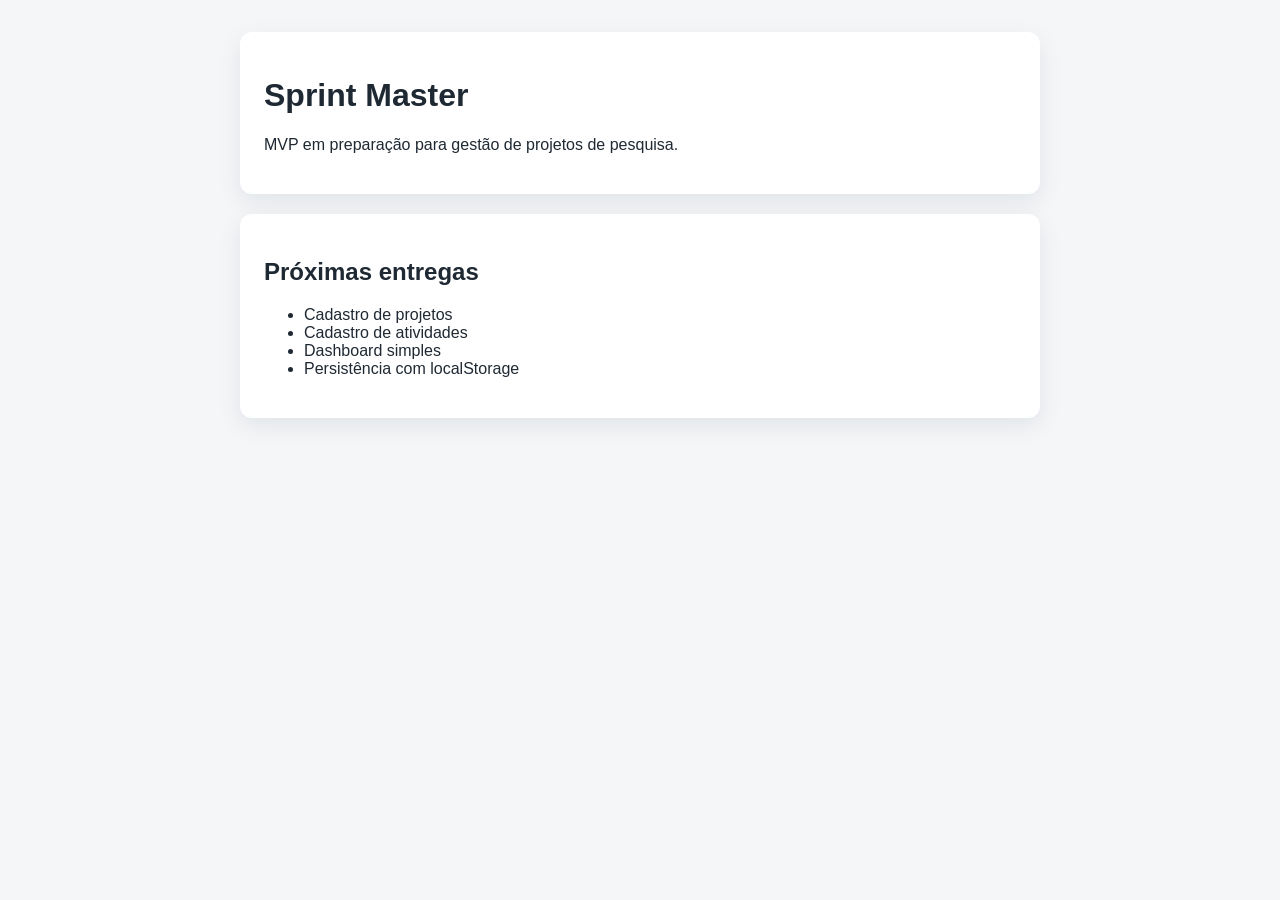
==== sprint-master/index.html @ 71109277 "Cria estrutura inicial do Sprint Master" ====
<!DOCTYPE html>
<html lang="pt-BR">
<head>
  <meta charset="UTF-8">
  <meta name="viewport" content="width=device-width, initial-scale=1.0">
  <title>Sprint Master</title>
  <link rel="stylesheet" href="./style.css">
</head>
<body>
  <main class="app">
    <header>
      <h1>Sprint Master</h1>
      <p>MVP em preparação para gestão de projetos de pesquisa.</p>
    </header>

    <section>
      <h2>Próximas entregas</h2>
      <ul>
        <li>Cadastro de projetos</li>
        <li>Cadastro de atividades</li>
        <li>Dashboard simples</li>
        <li>Persistência com localStorage</li>
      </ul>
    </section>
  </main>

  <script src="./script.js"></script>
</body>
</html>
---- sprint-master/style.css ----
body {
  margin: 0;
  font-family: Arial, sans-serif;
  background: #f4f6f8;
  color: #1f2933;
}

.app {
  max-width: 800px;
  margin: 0 auto;
  padding: 32px 20px;
}

header,
section {
  background: #ffffff;
  border-radius: 12px;
  padding: 24px;
  box-shadow: 0 8px 24px rgba(15, 23, 42, 0.08);
}

section {
  margin-top: 20px;
}
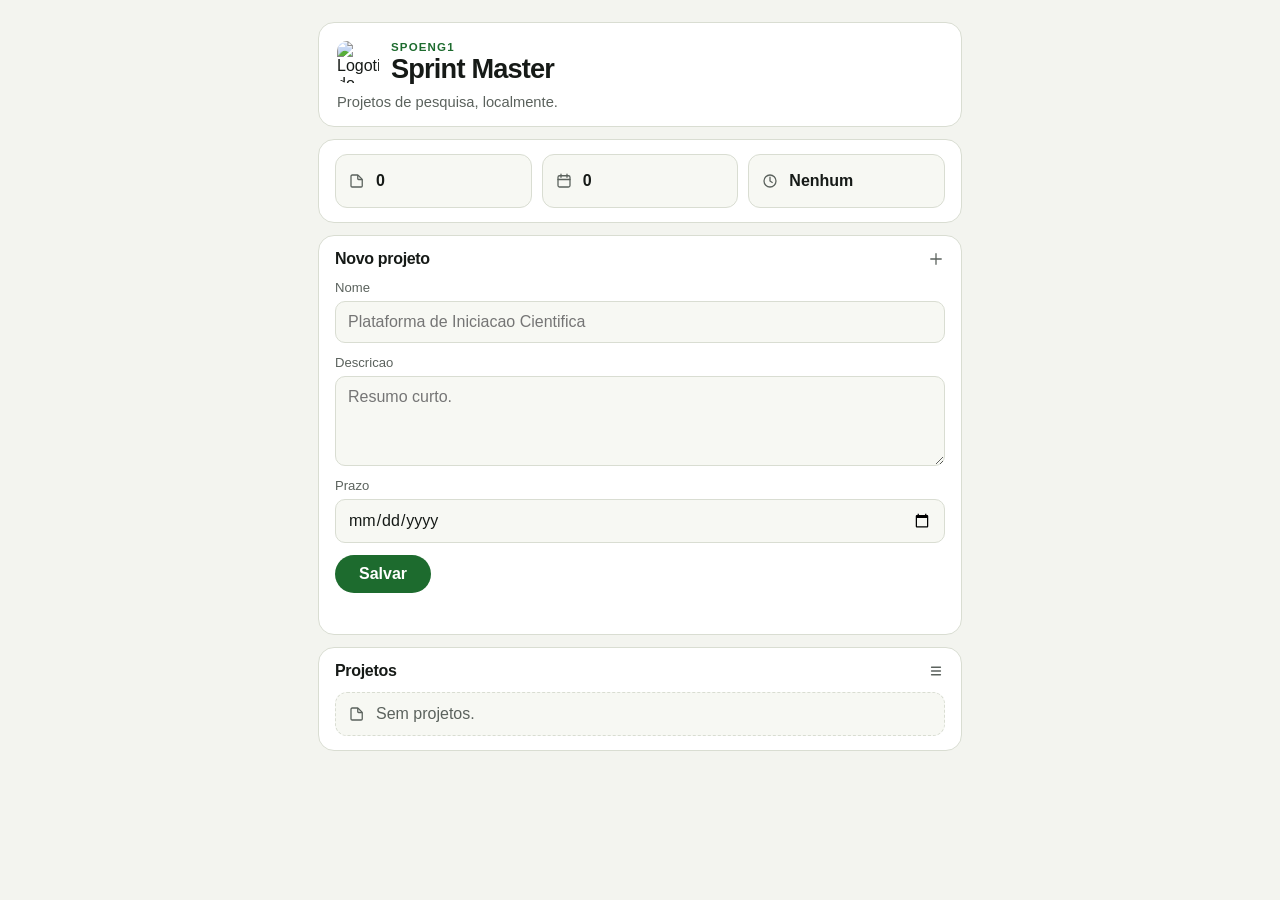
==== commit 833fb3d8: "Refina a interface compacta do Sprint Master" ====
--- a/sprint-master/index.html
+++ b/sprint-master/index.html
@@ -8,19 +8,102 @@
 </head>
 <body>
   <main class="app">
-    <header>
-      <h1>Sprint Master</h1>
-      <p>MVP em preparação para gestão de projetos de pesquisa.</p>
+    <header class="masthead">
+      <div class="masthead__top">
+        <img class="masthead__logo" src="./assets/ifsp-logo.png" alt="Logotipo do IFSP">
+        <div class="masthead__title-group">
+          <p class="masthead__eyebrow">SPOENG1</p>
+          <h1>Sprint Master</h1>
+        </div>
+      </div>
+      <p class="masthead__meta">Projetos de pesquisa, localmente.</p>
     </header>
 
-    <section>
-      <h2>Próximas entregas</h2>
-      <ul>
-        <li>Cadastro de projetos</li>
-        <li>Cadastro de atividades</li>
-        <li>Dashboard simples</li>
-        <li>Persistência com localStorage</li>
+    <section class="strip" aria-labelledby="dashboard-title">
+      <h2 id="dashboard-title" class="sr-only">Resumo</h2>
+      <ul class="stats" aria-label="Resumo dos projetos">
+        <li class="stat">
+          <span class="stat__icon" aria-hidden="true">
+            <svg viewBox="0 0 24 24" focusable="false">
+              <path d="M4 5.5A1.5 1.5 0 0 1 5.5 4h6.879a2 2 0 0 1 1.414.586l4.621 4.621A2 2 0 0 1 19 10.621V18.5A1.5 1.5 0 0 1 17.5 20h-12A1.5 1.5 0 0 1 4 18.5z"/>
+              <path d="M13 4.5V9a1 1 0 0 0 1 1h4.5"/>
+            </svg>
+          </span>
+          <strong id="total-projects">0</strong>
+        </li>
+        <li class="stat">
+          <span class="stat__icon" aria-hidden="true">
+            <svg viewBox="0 0 24 24" focusable="false">
+              <rect x="4" y="5" width="16" height="15" rx="2"/>
+              <path d="M8 3v4M16 3v4M4 10h16"/>
+            </svg>
+          </span>
+          <strong id="projects-with-deadline">0</strong>
+        </li>
+        <li class="stat stat--wide">
+          <span class="stat__icon" aria-hidden="true">
+            <svg viewBox="0 0 24 24" focusable="false">
+              <circle cx="12" cy="12" r="8"/>
+              <path d="M12 7v5l3 2"/>
+            </svg>
+          </span>
+          <strong id="next-deadline">Nenhum</strong>
+        </li>
       </ul>
+    </section>
+
+    <section class="panel panel--form" aria-labelledby="project-form-title">
+      <div class="section-head">
+        <h2 id="project-form-title">Novo projeto</h2>
+        <span class="section-head__icon" aria-hidden="true">
+          <svg viewBox="0 0 24 24" focusable="false">
+            <path d="M12 5v14M5 12h14"/>
+          </svg>
+        </span>
+      </div>
+
+      <form id="project-form" class="project-form">
+        <label class="field">
+          <span class="field__label">Nome</span>
+          <input type="text" name="name" maxlength="80" placeholder="Plataforma de Iniciacao Cientifica" required>
+        </label>
+
+        <label class="field">
+          <span class="field__label">Descricao</span>
+          <textarea name="description" rows="3" maxlength="240" placeholder="Resumo curto."></textarea>
+        </label>
+
+        <label class="field">
+          <span class="field__label">Prazo</span>
+          <input type="date" name="deadline">
+        </label>
+
+        <button type="submit" class="button">Salvar</button>
+        <p id="form-feedback" class="form-feedback" aria-live="polite"></p>
+      </form>
+    </section>
+
+    <section class="panel" aria-labelledby="projects-title">
+      <div class="section-head">
+        <h2 id="projects-title">Projetos</h2>
+        <span class="section-head__icon" aria-hidden="true">
+          <svg viewBox="0 0 24 24" focusable="false">
+            <path d="M6 7h12M6 12h12M6 17h12"/>
+          </svg>
+        </span>
+      </div>
+
+      <div id="projects-empty-state" class="empty-state">
+        <span class="empty-state__icon" aria-hidden="true">
+          <svg viewBox="0 0 24 24" focusable="false">
+            <path d="M4 5.5A1.5 1.5 0 0 1 5.5 4h6.879a2 2 0 0 1 1.414.586l4.621 4.621A2 2 0 0 1 19 10.621V18.5A1.5 1.5 0 0 1 17.5 20h-12A1.5 1.5 0 0 1 4 18.5z"/>
+            <path d="M13 4.5V9a1 1 0 0 0 1 1h4.5"/>
+          </svg>
+        </span>
+        <p>Sem projetos.</p>
+      </div>
+
+      <div id="projects-list" class="projects-list" aria-live="polite"></div>
     </section>
   </main>
 
--- a/sprint-master/style.css
+++ b/sprint-master/style.css
@@ -1,24 +1,336 @@
+:root {
+  --bg: #f3f4ef;
+  --surface: #ffffff;
+  --surface-alt: #f7f8f3;
+  --border: #d9ddd2;
+  --text: #161a17;
+  --muted: #5b625d;
+  --accent: #1d6b2e;
+  --accent-dark: #124620;
+  --accent-soft: #ebf3eb;
+  --danger: #b42318;
+}
+
+* {
+  box-sizing: border-box;
+}
+
 body {
   margin: 0;
-  font-family: Arial, sans-serif;
-  background: #f4f6f8;
-  color: #1f2933;
+  font-family: "Segoe UI", Tahoma, Geneva, Verdana, sans-serif;
+  background: var(--bg);
+  color: var(--text);
+}
+
+img {
+  display: block;
+  max-width: 100%;
+}
+
+button,
+input,
+textarea {
+  font: inherit;
+}
+
+svg {
+  width: 100%;
+  height: 100%;
+  fill: none;
+  stroke: currentColor;
+  stroke-linecap: round;
+  stroke-linejoin: round;
+  stroke-width: 1.7;
 }
 
 .app {
-  max-width: 800px;
+  max-width: 680px;
   margin: 0 auto;
-  padding: 32px 20px;
-}
-
-header,
-section {
-  background: #ffffff;
+  padding: 22px 18px 40px;
+}
+
+.masthead,
+.strip,
+.panel {
+  background: var(--surface);
+  border: 1px solid var(--border);
+  border-radius: 16px;
+}
+
+.masthead {
+  padding: 18px 18px 16px;
+}
+
+.masthead__top {
+  display: flex;
+  align-items: center;
+  gap: 12px;
+}
+
+.masthead__logo {
+  width: 42px;
+  height: 42px;
+  border-radius: 10px;
+}
+
+.masthead__title-group {
+  min-width: 0;
+}
+
+.masthead__eyebrow {
+  margin: 0 0 2px;
+  color: var(--accent);
+  font-size: 0.72rem;
+  font-weight: 700;
+  letter-spacing: 0.1em;
+  text-transform: uppercase;
+}
+
+h1,
+h2,
+h3,
+p {
+  margin: 0;
+}
+
+h1 {
+  font-size: 1.7rem;
+  line-height: 1.05;
+  letter-spacing: -0.03em;
+}
+
+h2 {
+  font-size: 1rem;
+  letter-spacing: -0.02em;
+}
+
+.masthead__meta {
+  margin-top: 10px;
+  color: var(--muted);
+  font-size: 0.92rem;
+}
+
+.strip,
+.panel {
+  margin-top: 12px;
+  padding: 14px 16px;
+}
+
+.sr-only {
+  position: absolute;
+  width: 1px;
+  height: 1px;
+  padding: 0;
+  margin: -1px;
+  overflow: hidden;
+  clip: rect(0, 0, 0, 0);
+  white-space: nowrap;
+  border: 0;
+}
+
+.stats {
+  display: grid;
+  grid-template-columns: repeat(3, minmax(0, 1fr));
+  gap: 10px;
+  padding: 0;
+  margin: 0;
+  list-style: none;
+}
+
+.stat {
+  display: flex;
+  align-items: center;
+  gap: 10px;
+  min-height: 54px;
+  padding: 10px 12px;
   border-radius: 12px;
-  padding: 24px;
-  box-shadow: 0 8px 24px rgba(15, 23, 42, 0.08);
-}
-
-section {
-  margin-top: 20px;
-}
+  background: var(--surface-alt);
+  border: 1px solid var(--border);
+}
+
+.stat--wide {
+  justify-content: flex-start;
+}
+
+.stat strong {
+  font-size: 1rem;
+  font-weight: 600;
+}
+
+.stat__icon,
+.section-head__icon,
+.empty-state__icon {
+  display: inline-flex;
+  align-items: center;
+  justify-content: center;
+}
+
+.stat__icon {
+  width: 18px;
+  height: 18px;
+  color: var(--muted);
+}
+
+.section-head {
+  display: flex;
+  align-items: center;
+  justify-content: space-between;
+  margin-bottom: 12px;
+}
+
+.section-head__icon {
+  width: 18px;
+  height: 18px;
+  color: var(--muted);
+}
+
+.project-form {
+  display: grid;
+  gap: 12px;
+}
+
+.field {
+  display: grid;
+  gap: 6px;
+}
+
+.field__label {
+  color: var(--muted);
+  font-size: 0.82rem;
+}
+
+.field input,
+.field textarea {
+  width: 100%;
+  padding: 11px 12px;
+  border: 1px solid var(--border);
+  border-radius: 10px;
+  background: var(--surface-alt);
+  color: var(--text);
+  transition: border-color 0.15s ease, background 0.15s ease;
+}
+
+.field input:focus,
+.field textarea:focus {
+  outline: none;
+  border-color: var(--accent);
+  background: #fff;
+}
+
+.field textarea {
+  resize: vertical;
+  min-height: 90px;
+}
+
+.button {
+  width: fit-content;
+  min-width: 96px;
+  padding: 10px 14px;
+  border: 0;
+  border-radius: 999px;
+  background: var(--accent);
+  color: #fff;
+  font-weight: 600;
+  cursor: pointer;
+  transition: background 0.15s ease;
+}
+
+.button:hover,
+.button:focus-visible {
+  background: var(--accent-dark);
+}
+
+.form-feedback {
+  min-height: 1.1em;
+  color: var(--muted);
+  font-size: 0.88rem;
+}
+
+.form-feedback--error {
+  color: var(--danger);
+}
+
+.projects-list {
+  display: grid;
+  gap: 10px;
+}
+
+.empty-state {
+  display: flex;
+  align-items: center;
+  gap: 10px;
+  padding: 12px;
+  border: 1px dashed var(--border);
+  border-radius: 12px;
+  background: var(--surface-alt);
+  color: var(--muted);
+}
+
+.empty-state__icon {
+  width: 18px;
+  height: 18px;
+}
+
+.project-card {
+  padding: 14px;
+  border: 1px solid var(--border);
+  border-radius: 12px;
+  background: var(--surface);
+}
+
+.project-card__header {
+  display: flex;
+  justify-content: space-between;
+  gap: 10px;
+  align-items: baseline;
+}
+
+.project-card__title {
+  font-size: 1rem;
+  font-weight: 600;
+}
+
+.project-card__description {
+  margin-top: 6px;
+  color: var(--muted);
+  font-size: 0.92rem;
+  line-height: 1.45;
+}
+
+.project-card__meta {
+  display: flex;
+  flex-wrap: wrap;
+  gap: 8px;
+  margin-top: 10px;
+}
+
+.project-tag {
+  display: inline-flex;
+  align-items: center;
+  padding: 6px 10px;
+  border-radius: 999px;
+  background: var(--accent-soft);
+  color: var(--accent-dark);
+  font-size: 0.82rem;
+  font-weight: 600;
+}
+
+.project-card__status {
+  color: var(--muted);
+  font-size: 0.84rem;
+}
+
+@media (max-width: 520px) {
+  .app {
+    padding-inline: 12px;
+  }
+
+  .stats {
+    grid-template-columns: 1fr;
+  }
+
+  .project-card__header {
+    flex-direction: column;
+    align-items: flex-start;
+  }
+}
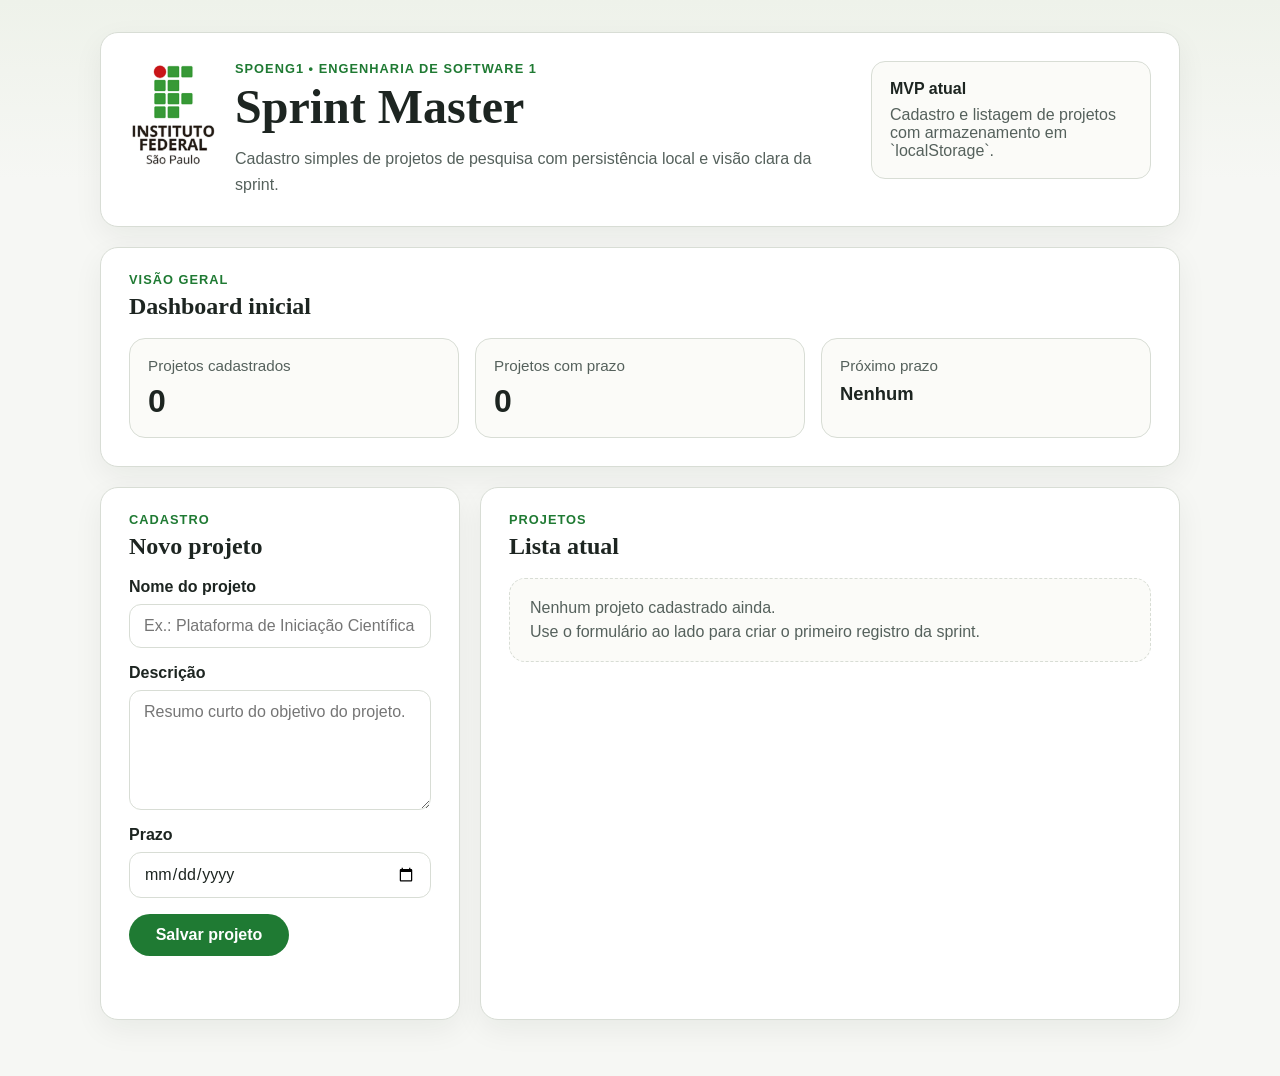
==== commit b462ff09: "Implementa cadastro inicial de projetos" ====
--- a/sprint-master/index.html
+++ b/sprint-master/index.html
@@ -8,103 +8,92 @@
 </head>
 <body>
   <main class="app">
-    <header class="masthead">
-      <div class="masthead__top">
-        <img class="masthead__logo" src="./assets/ifsp-logo.png" alt="Logotipo do IFSP">
-        <div class="masthead__title-group">
-          <p class="masthead__eyebrow">SPOENG1</p>
+    <header class="hero">
+      <div class="brand">
+        <img class="brand__logo" src="./assets/ifsp-logo.png" alt="Logotipo do IFSP">
+        <div>
+          <p class="brand__eyebrow">SPOENG1 • Engenharia de Software 1</p>
           <h1>Sprint Master</h1>
+          <p class="brand__summary">
+            Cadastro simples de projetos de pesquisa com persistência local e visão clara da sprint.
+          </p>
         </div>
       </div>
-      <p class="masthead__meta">Projetos de pesquisa, localmente.</p>
+      <div class="hero__note">
+        <strong>MVP atual</strong>
+        <span>Cadastro e listagem de projetos com armazenamento em `localStorage`.</span>
+      </div>
     </header>
 
-    <section class="strip" aria-labelledby="dashboard-title">
-      <h2 id="dashboard-title" class="sr-only">Resumo</h2>
-      <ul class="stats" aria-label="Resumo dos projetos">
-        <li class="stat">
-          <span class="stat__icon" aria-hidden="true">
-            <svg viewBox="0 0 24 24" focusable="false">
-              <path d="M4 5.5A1.5 1.5 0 0 1 5.5 4h6.879a2 2 0 0 1 1.414.586l4.621 4.621A2 2 0 0 1 19 10.621V18.5A1.5 1.5 0 0 1 17.5 20h-12A1.5 1.5 0 0 1 4 18.5z"/>
-              <path d="M13 4.5V9a1 1 0 0 0 1 1h4.5"/>
-            </svg>
-          </span>
-          <strong id="total-projects">0</strong>
-        </li>
-        <li class="stat">
-          <span class="stat__icon" aria-hidden="true">
-            <svg viewBox="0 0 24 24" focusable="false">
-              <rect x="4" y="5" width="16" height="15" rx="2"/>
-              <path d="M8 3v4M16 3v4M4 10h16"/>
-            </svg>
-          </span>
-          <strong id="projects-with-deadline">0</strong>
-        </li>
-        <li class="stat stat--wide">
-          <span class="stat__icon" aria-hidden="true">
-            <svg viewBox="0 0 24 24" focusable="false">
-              <circle cx="12" cy="12" r="8"/>
-              <path d="M12 7v5l3 2"/>
-            </svg>
-          </span>
-          <strong id="next-deadline">Nenhum</strong>
-        </li>
-      </ul>
+    <section class="dashboard" aria-labelledby="dashboard-title">
+      <div class="section-heading">
+        <div>
+          <p class="section-heading__eyebrow">Visão geral</p>
+          <h2 id="dashboard-title">Dashboard inicial</h2>
+        </div>
+      </div>
+      <div class="dashboard__grid">
+        <article class="metric">
+          <span class="metric__label">Projetos cadastrados</span>
+          <strong class="metric__value" id="total-projects">0</strong>
+        </article>
+        <article class="metric">
+          <span class="metric__label">Projetos com prazo</span>
+          <strong class="metric__value" id="projects-with-deadline">0</strong>
+        </article>
+        <article class="metric">
+          <span class="metric__label">Próximo prazo</span>
+          <strong class="metric__value metric__value--small" id="next-deadline">Nenhum</strong>
+        </article>
+      </div>
     </section>
 
-    <section class="panel panel--form" aria-labelledby="project-form-title">
-      <div class="section-head">
-        <h2 id="project-form-title">Novo projeto</h2>
-        <span class="section-head__icon" aria-hidden="true">
-          <svg viewBox="0 0 24 24" focusable="false">
-            <path d="M12 5v14M5 12h14"/>
-          </svg>
-        </span>
-      </div>
+    <div class="content-grid">
+      <section class="panel" aria-labelledby="project-form-title">
+        <div class="section-heading">
+          <div>
+            <p class="section-heading__eyebrow">Cadastro</p>
+            <h2 id="project-form-title">Novo projeto</h2>
+          </div>
+        </div>
 
-      <form id="project-form" class="project-form">
-        <label class="field">
-          <span class="field__label">Nome</span>
-          <input type="text" name="name" maxlength="80" placeholder="Plataforma de Iniciacao Cientifica" required>
-        </label>
+        <form id="project-form" class="project-form">
+          <label class="field">
+            <span>Nome do projeto</span>
+            <input type="text" name="name" maxlength="80" placeholder="Ex.: Plataforma de Iniciação Científica" required>
+          </label>
 
-        <label class="field">
-          <span class="field__label">Descricao</span>
-          <textarea name="description" rows="3" maxlength="240" placeholder="Resumo curto."></textarea>
-        </label>
+          <label class="field">
+            <span>Descrição</span>
+            <textarea name="description" rows="4" maxlength="240" placeholder="Resumo curto do objetivo do projeto."></textarea>
+          </label>
 
-        <label class="field">
-          <span class="field__label">Prazo</span>
-          <input type="date" name="deadline">
-        </label>
+          <label class="field">
+            <span>Prazo</span>
+            <input type="date" name="deadline">
+          </label>
 
-        <button type="submit" class="button">Salvar</button>
-        <p id="form-feedback" class="form-feedback" aria-live="polite"></p>
-      </form>
-    </section>
+          <button type="submit" class="button">Salvar projeto</button>
+          <p id="form-feedback" class="form-feedback" aria-live="polite"></p>
+        </form>
+      </section>
 
-    <section class="panel" aria-labelledby="projects-title">
-      <div class="section-head">
-        <h2 id="projects-title">Projetos</h2>
-        <span class="section-head__icon" aria-hidden="true">
-          <svg viewBox="0 0 24 24" focusable="false">
-            <path d="M6 7h12M6 12h12M6 17h12"/>
-          </svg>
-        </span>
-      </div>
+      <section class="panel" aria-labelledby="projects-title">
+        <div class="section-heading">
+          <div>
+            <p class="section-heading__eyebrow">Projetos</p>
+            <h2 id="projects-title">Lista atual</h2>
+          </div>
+        </div>
 
-      <div id="projects-empty-state" class="empty-state">
-        <span class="empty-state__icon" aria-hidden="true">
-          <svg viewBox="0 0 24 24" focusable="false">
-            <path d="M4 5.5A1.5 1.5 0 0 1 5.5 4h6.879a2 2 0 0 1 1.414.586l4.621 4.621A2 2 0 0 1 19 10.621V18.5A1.5 1.5 0 0 1 17.5 20h-12A1.5 1.5 0 0 1 4 18.5z"/>
-            <path d="M13 4.5V9a1 1 0 0 0 1 1h4.5"/>
-          </svg>
-        </span>
-        <p>Sem projetos.</p>
-      </div>
+        <div id="projects-empty-state" class="empty-state">
+          <p>Nenhum projeto cadastrado ainda.</p>
+          <span>Use o formulário ao lado para criar o primeiro registro da sprint.</span>
+        </div>
 
-      <div id="projects-list" class="projects-list" aria-live="polite"></div>
-    </section>
+        <div id="projects-list" class="projects-list" aria-live="polite"></div>
+      </section>
+    </div>
   </main>
 
   <script src="./script.js"></script>
--- a/sprint-master/style.css
+++ b/sprint-master/style.css
@@ -1,14 +1,15 @@
 :root {
-  --bg: #f3f4ef;
+  --bg: #f6f7f4;
   --surface: #ffffff;
-  --surface-alt: #f7f8f3;
-  --border: #d9ddd2;
-  --text: #161a17;
-  --muted: #5b625d;
-  --accent: #1d6b2e;
-  --accent-dark: #124620;
-  --accent-soft: #ebf3eb;
+  --surface-alt: #fbfbf8;
+  --border: #d8ddd5;
+  --text: #1d2521;
+  --muted: #55615c;
+  --accent: #1f7a33;
+  --accent-dark: #155425;
+  --accent-soft: #e9f3eb;
   --danger: #b42318;
+  --shadow: 0 10px 30px rgba(20, 34, 24, 0.06);
 }
 
 * {
@@ -18,7 +19,9 @@
 body {
   margin: 0;
   font-family: "Segoe UI", Tahoma, Geneva, Verdana, sans-serif;
-  background: var(--bg);
+  background:
+    linear-gradient(180deg, #eef2ea 0, #f6f7f4 180px),
+    var(--bg);
   color: var(--text);
 }
 
@@ -33,217 +36,202 @@
   font: inherit;
 }
 
-svg {
-  width: 100%;
-  height: 100%;
-  fill: none;
-  stroke: currentColor;
-  stroke-linecap: round;
-  stroke-linejoin: round;
-  stroke-width: 1.7;
-}
-
 .app {
-  max-width: 680px;
+  max-width: 1120px;
   margin: 0 auto;
-  padding: 22px 18px 40px;
-}
-
-.masthead,
-.strip,
+  padding: 32px 20px 56px;
+}
+
+.hero,
+.dashboard,
 .panel {
   background: var(--surface);
   border: 1px solid var(--border);
-  border-radius: 16px;
-}
-
-.masthead {
-  padding: 18px 18px 16px;
-}
-
-.masthead__top {
+  border-radius: 18px;
+  box-shadow: var(--shadow);
+}
+
+.hero {
   display: flex;
-  align-items: center;
-  gap: 12px;
-}
-
-.masthead__logo {
-  width: 42px;
-  height: 42px;
-  border-radius: 10px;
-}
-
-.masthead__title-group {
-  min-width: 0;
-}
-
-.masthead__eyebrow {
-  margin: 0 0 2px;
+  justify-content: space-between;
+  gap: 24px;
+  padding: 28px;
+}
+
+.brand {
+  display: flex;
+  align-items: flex-start;
+  gap: 18px;
+}
+
+.brand__logo {
+  width: 88px;
+  height: auto;
+  border-radius: 12px;
+  background: #fff;
+}
+
+.brand__eyebrow,
+.section-heading__eyebrow {
+  margin: 0 0 6px;
   color: var(--accent);
-  font-size: 0.72rem;
+  font-size: 0.8rem;
   font-weight: 700;
-  letter-spacing: 0.1em;
+  letter-spacing: 0.08em;
   text-transform: uppercase;
 }
 
 h1,
 h2,
-h3,
-p {
+h3 {
   margin: 0;
+  font-family: Georgia, "Times New Roman", serif;
+  font-weight: 700;
 }
 
 h1 {
-  font-size: 1.7rem;
+  font-size: clamp(2rem, 5vw, 3rem);
   line-height: 1.05;
-  letter-spacing: -0.03em;
 }
 
 h2 {
-  font-size: 1rem;
-  letter-spacing: -0.02em;
-}
-
-.masthead__meta {
+  font-size: 1.5rem;
+}
+
+.brand__summary {
+  max-width: 620px;
+  margin: 14px 0 0;
+  color: var(--muted);
+  line-height: 1.6;
+}
+
+.hero__note {
+  min-width: 240px;
+  max-width: 280px;
+  align-self: flex-start;
+  display: grid;
+  gap: 8px;
+  padding: 18px;
+  border-radius: 14px;
+  background: var(--surface-alt);
+  border: 1px solid var(--border);
+  color: var(--muted);
+}
+
+.hero__note strong {
+  color: var(--text);
+}
+
+.dashboard {
+  margin-top: 20px;
+  padding: 24px 28px 28px;
+}
+
+.section-heading {
+  margin-bottom: 18px;
+}
+
+.dashboard__grid {
+  display: grid;
+  grid-template-columns: repeat(3, minmax(0, 1fr));
+  gap: 16px;
+}
+
+.metric {
+  padding: 18px;
+  border-radius: 16px;
+  background: var(--surface-alt);
+  border: 1px solid var(--border);
+}
+
+.metric__label {
+  display: block;
+  color: var(--muted);
+  font-size: 0.95rem;
+}
+
+.metric__value {
+  display: block;
   margin-top: 10px;
-  color: var(--muted);
-  font-size: 0.92rem;
-}
-
-.strip,
+  font-size: 2rem;
+  line-height: 1.1;
+}
+
+.metric__value--small {
+  font-size: 1.15rem;
+}
+
+.content-grid {
+  display: grid;
+  grid-template-columns: minmax(320px, 360px) minmax(0, 1fr);
+  gap: 20px;
+  margin-top: 20px;
+}
+
 .panel {
-  margin-top: 12px;
-  padding: 14px 16px;
-}
-
-.sr-only {
-  position: absolute;
-  width: 1px;
-  height: 1px;
-  padding: 0;
-  margin: -1px;
-  overflow: hidden;
-  clip: rect(0, 0, 0, 0);
-  white-space: nowrap;
-  border: 0;
-}
-
-.stats {
-  display: grid;
-  grid-template-columns: repeat(3, minmax(0, 1fr));
-  gap: 10px;
-  padding: 0;
-  margin: 0;
-  list-style: none;
-}
-
-.stat {
-  display: flex;
-  align-items: center;
-  gap: 10px;
-  min-height: 54px;
-  padding: 10px 12px;
-  border-radius: 12px;
-  background: var(--surface-alt);
-  border: 1px solid var(--border);
-}
-
-.stat--wide {
-  justify-content: flex-start;
-}
-
-.stat strong {
-  font-size: 1rem;
+  padding: 24px 28px 28px;
+}
+
+.project-form {
+  display: grid;
+  gap: 16px;
+}
+
+.field {
+  display: grid;
+  gap: 8px;
+}
+
+.field span {
   font-weight: 600;
-}
-
-.stat__icon,
-.section-head__icon,
-.empty-state__icon {
-  display: inline-flex;
-  align-items: center;
-  justify-content: center;
-}
-
-.stat__icon {
-  width: 18px;
-  height: 18px;
-  color: var(--muted);
-}
-
-.section-head {
-  display: flex;
-  align-items: center;
-  justify-content: space-between;
-  margin-bottom: 12px;
-}
-
-.section-head__icon {
-  width: 18px;
-  height: 18px;
-  color: var(--muted);
-}
-
-.project-form {
-  display: grid;
-  gap: 12px;
-}
-
-.field {
-  display: grid;
-  gap: 6px;
-}
-
-.field__label {
-  color: var(--muted);
-  font-size: 0.82rem;
 }
 
 .field input,
 .field textarea {
   width: 100%;
-  padding: 11px 12px;
-  border: 1px solid var(--border);
-  border-radius: 10px;
-  background: var(--surface-alt);
+  padding: 12px 14px;
+  border: 1px solid var(--border);
+  border-radius: 12px;
+  background: #fff;
   color: var(--text);
-  transition: border-color 0.15s ease, background 0.15s ease;
+  transition: border-color 0.2s ease, box-shadow 0.2s ease;
 }
 
 .field input:focus,
 .field textarea:focus {
   outline: none;
   border-color: var(--accent);
-  background: #fff;
+  box-shadow: 0 0 0 4px rgba(31, 122, 51, 0.12);
 }
 
 .field textarea {
   resize: vertical;
-  min-height: 90px;
+  min-height: 120px;
 }
 
 .button {
   width: fit-content;
-  min-width: 96px;
-  padding: 10px 14px;
+  min-width: 160px;
+  padding: 12px 18px;
   border: 0;
   border-radius: 999px;
   background: var(--accent);
   color: #fff;
-  font-weight: 600;
+  font-weight: 700;
   cursor: pointer;
-  transition: background 0.15s ease;
+  transition: background 0.2s ease, transform 0.2s ease;
 }
 
 .button:hover,
 .button:focus-visible {
   background: var(--accent-dark);
+  transform: translateY(-1px);
 }
 
 .form-feedback {
-  min-height: 1.1em;
-  color: var(--muted);
-  font-size: 0.88rem;
+  min-height: 1.2em;
+  margin: 0;
+  color: var(--muted);
 }
 
 .form-feedback--error {
@@ -252,85 +240,85 @@
 
 .projects-list {
   display: grid;
-  gap: 10px;
+  gap: 16px;
 }
 
 .empty-state {
-  display: flex;
-  align-items: center;
-  gap: 10px;
-  padding: 12px;
+  display: grid;
+  gap: 6px;
+  padding: 20px;
   border: 1px dashed var(--border);
-  border-radius: 12px;
+  border-radius: 16px;
   background: var(--surface-alt);
   color: var(--muted);
 }
 
-.empty-state__icon {
-  width: 18px;
-  height: 18px;
+.empty-state p,
+.empty-state span {
+  margin: 0;
 }
 
 .project-card {
-  padding: 14px;
-  border: 1px solid var(--border);
-  border-radius: 12px;
-  background: var(--surface);
+  padding: 20px;
+  border: 1px solid var(--border);
+  border-radius: 16px;
+  background: linear-gradient(180deg, #ffffff 0%, #fcfcfa 100%);
 }
 
 .project-card__header {
   display: flex;
   justify-content: space-between;
-  gap: 10px;
-  align-items: baseline;
+  gap: 16px;
+  align-items: flex-start;
 }
 
 .project-card__title {
-  font-size: 1rem;
-  font-weight: 600;
+  font-size: 1.25rem;
 }
 
 .project-card__description {
-  margin-top: 6px;
-  color: var(--muted);
-  font-size: 0.92rem;
-  line-height: 1.45;
+  margin: 12px 0 0;
+  color: var(--muted);
+  line-height: 1.6;
 }
 
 .project-card__meta {
   display: flex;
   flex-wrap: wrap;
-  gap: 8px;
-  margin-top: 10px;
+  gap: 10px;
+  margin-top: 18px;
 }
 
 .project-tag {
   display: inline-flex;
   align-items: center;
-  padding: 6px 10px;
+  padding: 8px 12px;
   border-radius: 999px;
   background: var(--accent-soft);
   color: var(--accent-dark);
-  font-size: 0.82rem;
+  font-size: 0.9rem;
   font-weight: 600;
 }
 
 .project-card__status {
   color: var(--muted);
-  font-size: 0.84rem;
-}
-
-@media (max-width: 520px) {
-  .app {
-    padding-inline: 12px;
+  font-size: 0.95rem;
+}
+
+@media (max-width: 880px) {
+  .hero,
+  .content-grid,
+  .project-card__header {
+    grid-template-columns: 1fr;
+    flex-direction: column;
   }
 
-  .stats {
+  .dashboard__grid {
     grid-template-columns: 1fr;
   }
 
-  .project-card__header {
-    flex-direction: column;
-    align-items: flex-start;
+  .hero__note {
+    max-width: none;
+    min-width: 0;
   }
 }
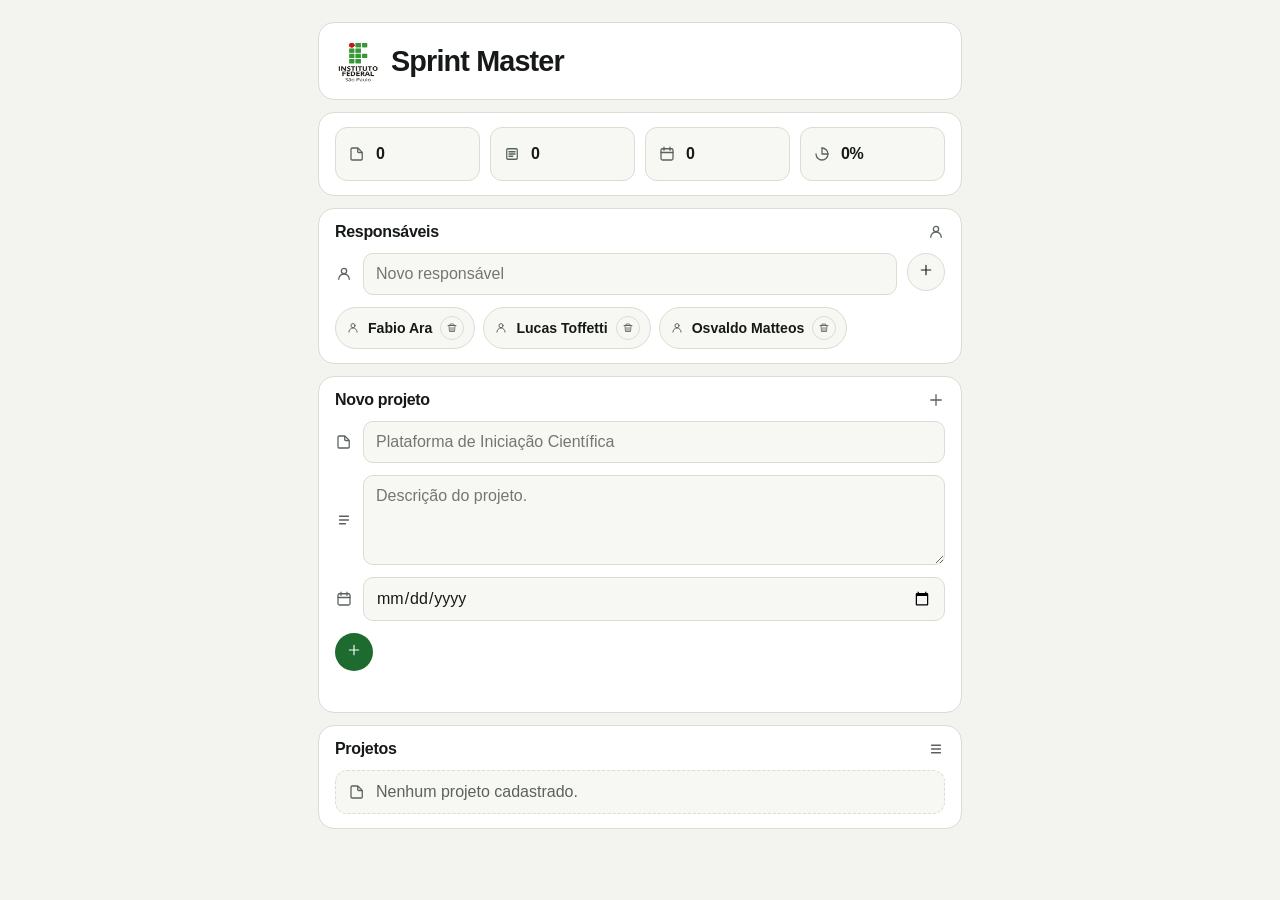
==== commit 19339b65: "Simplifica o fluxo de edição de projetos" ====
--- a/sprint-master/index.html
+++ b/sprint-master/index.html
@@ -8,93 +8,252 @@
 </head>
 <body>
   <main class="app">
-    <header class="hero">
-      <div class="brand">
-        <img class="brand__logo" src="./assets/ifsp-logo.png" alt="Logotipo do IFSP">
+    <header class="masthead">
+      <div class="masthead__top">
+        <img class="masthead__logo" src="./assets/ifsp-logo.png" alt="Logotipo do IFSP">
+        <h1>Sprint Master</h1>
+      </div>
+    </header>
+
+    <section class="strip" aria-labelledby="dashboard-title">
+      <h2 id="dashboard-title" class="sr-only">Resumo</h2>
+      <ul class="stats" aria-label="Resumo dos projetos">
+        <li class="stat">
+          <span class="stat__icon" aria-hidden="true">
+            <svg viewBox="0 0 24 24" focusable="false">
+              <path d="M4 5.5A1.5 1.5 0 0 1 5.5 4h6.879a2 2 0 0 1 1.414.586l4.621 4.621A2 2 0 0 1 19 10.621V18.5A1.5 1.5 0 0 1 17.5 20h-12A1.5 1.5 0 0 1 4 18.5z"/>
+              <path d="M13 4.5V9a1 1 0 0 0 1 1h4.5"/>
+            </svg>
+          </span>
+          <strong id="total-projects">0</strong>
+        </li>
+        <li class="stat">
+          <span class="stat__icon" aria-hidden="true">
+            <svg viewBox="0 0 24 24" focusable="false">
+              <path d="M5 6.5A1.5 1.5 0 0 1 6.5 5h11A1.5 1.5 0 0 1 19 6.5v11a1.5 1.5 0 0 1-1.5 1.5h-11A1.5 1.5 0 0 1 5 17.5z"/>
+              <path d="M8 9h8M8 12h8M8 15h5"/>
+            </svg>
+          </span>
+          <strong id="total-activities">0</strong>
+        </li>
+        <li class="stat">
+          <span class="stat__icon" aria-hidden="true">
+            <svg viewBox="0 0 24 24" focusable="false">
+              <rect x="4" y="5" width="16" height="15" rx="2"/>
+              <path d="M8 3v4M16 3v4M4 10h16"/>
+            </svg>
+          </span>
+          <strong id="completed-activities">0</strong>
+        </li>
+        <li class="stat stat--wide">
+          <span class="stat__icon" aria-hidden="true">
+            <svg viewBox="0 0 24 24" focusable="false">
+              <path d="M12 4a8 8 0 1 1-8 8"/>
+              <path d="M12 4v8h8"/>
+            </svg>
+          </span>
+          <strong id="overall-progress">0%</strong>
+        </li>
+      </ul>
+    </section>
+
+    <section class="panel panel--members" aria-labelledby="members-title">
+      <div class="section-head">
+        <h2 id="members-title">Responsáveis</h2>
+        <span class="section-head__icon" aria-hidden="true">
+          <svg viewBox="0 0 24 24" focusable="false">
+            <circle cx="12" cy="8" r="3.5"/>
+            <path d="M5 19a7 7 0 0 1 14 0"/>
+          </svg>
+        </span>
+      </div>
+
+      <form id="member-form" class="member-form">
+        <label class="field field--icon">
+          <span class="field__label sr-only">Nome do responsável</span>
+          <span class="field__icon" aria-hidden="true">
+            <svg viewBox="0 0 24 24" focusable="false">
+              <circle cx="12" cy="8" r="3.5"/>
+              <path d="M5 19a7 7 0 0 1 14 0"/>
+            </svg>
+          </span>
+          <input type="text" name="memberName" maxlength="60" placeholder="Novo responsável" aria-label="Nome do responsável" required>
+        </label>
+
+        <button type="submit" class="button button--secondary button--icon button--icon-right" aria-label="Adicionar responsável" title="Adicionar responsável">
+          <svg viewBox="0 0 24 24" focusable="false" aria-hidden="true">
+            <path d="M12 5v14M5 12h14"/>
+          </svg>
+        </button>
+      </form>
+
+      <div id="members-empty-state" class="empty-state" hidden>
+        <span class="empty-state__icon" aria-hidden="true">
+          <svg viewBox="0 0 24 24" focusable="false">
+            <circle cx="12" cy="8" r="3.5"/>
+            <path d="M5 19a7 7 0 0 1 14 0"/>
+          </svg>
+        </span>
+        <p>Nenhum responsável cadastrado.</p>
+      </div>
+
+      <ul id="members-list" class="member-list" aria-live="polite"></ul>
+    </section>
+
+    <section class="panel panel--form" aria-labelledby="project-form-title">
+      <div class="section-head">
+        <h2 id="project-form-title">Novo projeto</h2>
+        <span class="section-head__icon" aria-hidden="true">
+          <svg viewBox="0 0 24 24" focusable="false">
+            <path d="M12 5v14M5 12h14"/>
+          </svg>
+        </span>
+      </div>
+
+      <form id="project-form" class="project-form">
+        <input type="hidden" name="projectId">
+        <label class="field field--icon">
+          <span class="field__label sr-only">Nome do projeto</span>
+          <span class="field__icon" aria-hidden="true">
+            <svg viewBox="0 0 24 24" focusable="false">
+              <path d="M4 5.5A1.5 1.5 0 0 1 5.5 4h6.879a2 2 0 0 1 1.414.586l4.621 4.621A2 2 0 0 1 19 10.621V18.5A1.5 1.5 0 0 1 17.5 20h-12A1.5 1.5 0 0 1 4 18.5z"/>
+              <path d="M13 4.5V9a1 1 0 0 0 1 1h4.5"/>
+            </svg>
+          </span>
+          <input type="text" name="name" maxlength="80" placeholder="Plataforma de Iniciação Científica" aria-label="Nome do projeto" required>
+        </label>
+
+        <label class="field field--icon">
+          <span class="field__label sr-only">Descrição do projeto</span>
+          <span class="field__icon" aria-hidden="true">
+            <svg viewBox="0 0 24 24" focusable="false">
+              <path d="M6 7h12M6 12h12M6 17h8"/>
+            </svg>
+          </span>
+          <textarea name="description" rows="3" maxlength="240" placeholder="Descrição do projeto." aria-label="Descrição do projeto"></textarea>
+        </label>
+
+        <label class="field field--icon">
+          <span class="field__label sr-only">Prazo do projeto</span>
+          <span class="field__icon" aria-hidden="true">
+            <svg viewBox="0 0 24 24" focusable="false">
+              <rect x="4" y="5" width="16" height="15" rx="2"/>
+              <path d="M8 3v4M16 3v4M4 10h16"/>
+            </svg>
+          </span>
+          <input type="date" name="deadline" aria-label="Prazo do projeto">
+        </label>
+
+        <div class="project-form__actions">
+          <button type="submit" class="button button--icon button--icon-right" aria-label="Salvar projeto" title="Salvar projeto">
+            <svg viewBox="0 0 24 24" focusable="false" aria-hidden="true">
+              <path d="M12 5v14M5 12h14"/>
+            </svg>
+          </button>
+          <button type="button" id="project-form-cancel" class="button button--ghost" hidden>Cancelar edição</button>
+        </div>
+        <p id="form-feedback" class="form-feedback" aria-live="polite"></p>
+      </form>
+    </section>
+
+    <section class="panel" aria-labelledby="projects-title">
+      <div class="section-head">
+        <h2 id="projects-title">Projetos</h2>
+        <span class="section-head__icon" aria-hidden="true">
+          <svg viewBox="0 0 24 24" focusable="false">
+            <path d="M6 7h12M6 12h12M6 17h12"/>
+          </svg>
+        </span>
+      </div>
+
+      <div id="projects-empty-state" class="empty-state">
+        <span class="empty-state__icon" aria-hidden="true">
+          <svg viewBox="0 0 24 24" focusable="false">
+            <path d="M4 5.5A1.5 1.5 0 0 1 5.5 4h6.879a2 2 0 0 1 1.414.586l4.621 4.621A2 2 0 0 1 19 10.621V18.5A1.5 1.5 0 0 1 17.5 20h-12A1.5 1.5 0 0 1 4 18.5z"/>
+            <path d="M13 4.5V9a1 1 0 0 0 1 1h4.5"/>
+          </svg>
+        </span>
+        <p>Nenhum projeto cadastrado.</p>
+      </div>
+
+      <div id="projects-list" class="projects-list" aria-live="polite"></div>
+    </section>
+  </main>
+
+  <template id="project-card-template">
+    <article class="project-card">
+      <div class="project-card__header">
         <div>
-          <p class="brand__eyebrow">SPOENG1 • Engenharia de Software 1</p>
-          <h1>Sprint Master</h1>
-          <p class="brand__summary">
-            Cadastro simples de projetos de pesquisa com persistência local e visão clara da sprint.
-          </p>
-        </div>
-      </div>
-      <div class="hero__note">
-        <strong>MVP atual</strong>
-        <span>Cadastro e listagem de projetos com armazenamento em `localStorage`.</span>
-      </div>
-    </header>
-
-    <section class="dashboard" aria-labelledby="dashboard-title">
-      <div class="section-heading">
-        <div>
-          <p class="section-heading__eyebrow">Visão geral</p>
-          <h2 id="dashboard-title">Dashboard inicial</h2>
-        </div>
-      </div>
-      <div class="dashboard__grid">
-        <article class="metric">
-          <span class="metric__label">Projetos cadastrados</span>
-          <strong class="metric__value" id="total-projects">0</strong>
-        </article>
-        <article class="metric">
-          <span class="metric__label">Projetos com prazo</span>
-          <strong class="metric__value" id="projects-with-deadline">0</strong>
-        </article>
-        <article class="metric">
-          <span class="metric__label">Próximo prazo</span>
-          <strong class="metric__value metric__value--small" id="next-deadline">Nenhum</strong>
-        </article>
-      </div>
-    </section>
-
-    <div class="content-grid">
-      <section class="panel" aria-labelledby="project-form-title">
-        <div class="section-heading">
-          <div>
-            <p class="section-heading__eyebrow">Cadastro</p>
-            <h2 id="project-form-title">Novo projeto</h2>
+          <h3 class="project-card__title"></h3>
+          <p class="project-card__description"></p>
+        </div>
+        <div class="project-card__actions">
+          <span class="project-card__status"></span>
+          <button type="button" class="icon-button project-edit-button" aria-label="Editar projeto">
+            <svg viewBox="0 0 24 24" focusable="false" aria-hidden="true">
+              <path d="M4 20h4l10-10-4-4L4 16z"/>
+              <path d="M13 7l4 4"/>
+            </svg>
+          </button>
+          <button type="button" class="icon-button project-delete-button" aria-label="Excluir projeto">
+            <svg viewBox="0 0 24 24" focusable="false" aria-hidden="true">
+              <path d="M4 7h16"/>
+              <path d="M10 11v6M14 11v6"/>
+              <path d="M9 4h6l1 3H8z"/>
+              <path d="M6 7l1 12h10l1-12"/>
+            </svg>
+          </button>
+        </div>
+      </div>
+
+      <div class="project-card__meta">
+        <span class="project-tag project-deadline-tag"></span>
+        <span class="project-tag project-progress-tag"></span>
+      </div>
+
+      <section class="activities" aria-label="Atividades do projeto">
+        <div class="activities__head">
+          <h4>Atividades</h4>
+          <span class="activities__counter"></span>
+        </div>
+
+        <form class="activity-form">
+          <input type="hidden" name="projectId">
+          <div class="activity-form__grid">
+            <label class="field field--compact field--icon">
+              <span class="field__label sr-only">Título da atividade</span>
+              <span class="field__icon" aria-hidden="true">
+                <svg viewBox="0 0 24 24" focusable="false">
+                  <path d="M6 7h12M6 12h12M6 17h8"/>
+                </svg>
+              </span>
+              <input type="text" name="title" maxlength="80" placeholder="Revisar backlog" aria-label="Título da atividade" required>
+            </label>
+
+            <label class="field field--compact field--icon">
+              <span class="field__label sr-only">Responsável pela atividade</span>
+              <span class="field__icon" aria-hidden="true">
+                <svg viewBox="0 0 24 24" focusable="false">
+                  <circle cx="12" cy="8" r="3.5"/>
+                  <path d="M5 19a7 7 0 0 1 14 0"/>
+                </svg>
+              </span>
+              <select name="responsible" class="activity-responsible-select" aria-label="Responsável pela atividade" required></select>
+            </label>
           </div>
-        </div>
-
-        <form id="project-form" class="project-form">
-          <label class="field">
-            <span>Nome do projeto</span>
-            <input type="text" name="name" maxlength="80" placeholder="Ex.: Plataforma de Iniciação Científica" required>
-          </label>
-
-          <label class="field">
-            <span>Descrição</span>
-            <textarea name="description" rows="4" maxlength="240" placeholder="Resumo curto do objetivo do projeto."></textarea>
-          </label>
-
-          <label class="field">
-            <span>Prazo</span>
-            <input type="date" name="deadline">
-          </label>
-
-          <button type="submit" class="button">Salvar projeto</button>
-          <p id="form-feedback" class="form-feedback" aria-live="polite"></p>
+
+          <button type="submit" class="button button--secondary button--icon button--icon-right" aria-label="Adicionar atividade" title="Adicionar atividade">
+            <svg viewBox="0 0 24 24" focusable="false" aria-hidden="true">
+              <path d="M12 5v14M5 12h14"/>
+            </svg>
+          </button>
         </form>
+
+        <div class="activities-empty-state" hidden>Nenhuma atividade ainda.</div>
+        <ul class="activity-list"></ul>
       </section>
-
-      <section class="panel" aria-labelledby="projects-title">
-        <div class="section-heading">
-          <div>
-            <p class="section-heading__eyebrow">Projetos</p>
-            <h2 id="projects-title">Lista atual</h2>
-          </div>
-        </div>
-
-        <div id="projects-empty-state" class="empty-state">
-          <p>Nenhum projeto cadastrado ainda.</p>
-          <span>Use o formulário ao lado para criar o primeiro registro da sprint.</span>
-        </div>
-
-        <div id="projects-list" class="projects-list" aria-live="polite"></div>
-      </section>
-    </div>
-  </main>
+    </article>
+  </template>
 
   <script src="./script.js"></script>
 </body>
--- a/sprint-master/style.css
+++ b/sprint-master/style.css
@@ -1,15 +1,14 @@
 :root {
-  --bg: #f6f7f4;
+  --bg: #f3f4ef;
   --surface: #ffffff;
-  --surface-alt: #fbfbf8;
-  --border: #d8ddd5;
-  --text: #1d2521;
-  --muted: #55615c;
-  --accent: #1f7a33;
-  --accent-dark: #155425;
-  --accent-soft: #e9f3eb;
+  --surface-alt: #f7f8f3;
+  --border: #d9ddd2;
+  --text: #161a17;
+  --muted: #5b625d;
+  --accent: #1d6b2e;
+  --accent-dark: #124620;
+  --accent-soft: #ebf3eb;
   --danger: #b42318;
-  --shadow: 0 10px 30px rgba(20, 34, 24, 0.06);
 }
 
 * {
@@ -19,9 +18,7 @@
 body {
   margin: 0;
   font-family: "Segoe UI", Tahoma, Geneva, Verdana, sans-serif;
-  background:
-    linear-gradient(180deg, #eef2ea 0, #f6f7f4 180px),
-    var(--bg);
+  background: var(--bg);
   color: var(--text);
 }
 
@@ -32,206 +29,273 @@
 
 button,
 input,
-textarea {
+textarea,
+select {
   font: inherit;
 }
 
+svg {
+  width: 100%;
+  height: 100%;
+  fill: none;
+  stroke: currentColor;
+  stroke-linecap: round;
+  stroke-linejoin: round;
+  stroke-width: 1.7;
+}
+
 .app {
-  max-width: 1120px;
+  max-width: 680px;
   margin: 0 auto;
-  padding: 32px 20px 56px;
-}
-
-.hero,
-.dashboard,
+  padding: 22px 18px 40px;
+}
+
+.masthead,
+.strip,
 .panel {
   background: var(--surface);
   border: 1px solid var(--border);
-  border-radius: 18px;
-  box-shadow: var(--shadow);
-}
-
-.hero {
-  display: flex;
-  justify-content: space-between;
-  gap: 24px;
-  padding: 28px;
-}
-
-.brand {
-  display: flex;
-  align-items: flex-start;
-  gap: 18px;
-}
-
-.brand__logo {
-  width: 88px;
-  height: auto;
-  border-radius: 12px;
-  background: #fff;
-}
-
-.brand__eyebrow,
-.section-heading__eyebrow {
-  margin: 0 0 6px;
-  color: var(--accent);
-  font-size: 0.8rem;
-  font-weight: 700;
-  letter-spacing: 0.08em;
-  text-transform: uppercase;
+  border-radius: 16px;
+}
+
+.masthead {
+  padding: 18px 18px 16px;
+}
+
+.masthead__top {
+  display: flex;
+  align-items: center;
+  gap: 12px;
+}
+
+.masthead__logo {
+  width: 42px;
+  height: 42px;
+  border-radius: 10px;
 }
 
 h1,
 h2,
-h3 {
+h3,
+p {
   margin: 0;
-  font-family: Georgia, "Times New Roman", serif;
-  font-weight: 700;
 }
 
 h1 {
-  font-size: clamp(2rem, 5vw, 3rem);
-  line-height: 1.05;
+  font-size: 1.8rem;
+  line-height: 1.02;
+  letter-spacing: -0.03em;
 }
 
 h2 {
-  font-size: 1.5rem;
-}
-
-.brand__summary {
-  max-width: 620px;
-  margin: 14px 0 0;
-  color: var(--muted);
-  line-height: 1.6;
-}
-
-.hero__note {
-  min-width: 240px;
-  max-width: 280px;
-  align-self: flex-start;
-  display: grid;
-  gap: 8px;
-  padding: 18px;
-  border-radius: 14px;
-  background: var(--surface-alt);
-  border: 1px solid var(--border);
-  color: var(--muted);
-}
-
-.hero__note strong {
+  font-size: 1rem;
+  letter-spacing: -0.02em;
+}
+
+.strip,
+.panel {
+  margin-top: 12px;
+  padding: 14px 16px;
+}
+
+.sr-only {
+  position: absolute;
+  width: 1px;
+  height: 1px;
+  padding: 0;
+  margin: -1px;
+  overflow: hidden;
+  clip: rect(0, 0, 0, 0);
+  white-space: nowrap;
+  border: 0;
+}
+
+.stats {
+  display: grid;
+  grid-template-columns: repeat(4, minmax(0, 1fr));
+  gap: 10px;
+  padding: 0;
+  margin: 0;
+  list-style: none;
+}
+
+.stat {
+  display: flex;
+  align-items: center;
+  gap: 10px;
+  min-height: 54px;
+  padding: 10px 12px;
+  border-radius: 12px;
+  background: var(--surface-alt);
+  border: 1px solid var(--border);
+}
+
+.stat--wide {
+  justify-content: flex-start;
+}
+
+.stat strong {
+  font-size: 1rem;
+  font-weight: 600;
+}
+
+.stat__icon,
+.section-head__icon,
+.empty-state__icon {
+  display: inline-flex;
+  align-items: center;
+  justify-content: center;
+}
+
+.stat__icon {
+  width: 18px;
+  height: 18px;
+  color: var(--muted);
+}
+
+.stat--wide strong {
+  letter-spacing: -0.02em;
+}
+
+.section-head {
+  display: flex;
+  align-items: center;
+  justify-content: space-between;
+  margin-bottom: 12px;
+}
+
+.section-head__icon {
+  width: 18px;
+  height: 18px;
+  color: var(--muted);
+}
+
+.project-form {
+  display: grid;
+  gap: 12px;
+}
+
+.project-form__actions {
+  display: flex;
+  align-items: center;
+  justify-content: space-between;
+  gap: 10px;
+}
+
+.member-form {
+  display: grid;
+  grid-template-columns: minmax(0, 1fr) 38px;
+  gap: 10px;
+}
+
+.field {
+  display: grid;
+  gap: 6px;
+}
+
+.field--icon {
+  grid-template-columns: 18px minmax(0, 1fr);
+  align-items: center;
+  column-gap: 10px;
+}
+
+.field__label {
+  color: var(--muted);
+  font-size: 0.82rem;
+}
+
+.field__icon {
+  width: 18px;
+  height: 18px;
+  color: var(--muted);
+}
+
+.field input,
+.field textarea,
+.field select {
+  width: 100%;
+  padding: 11px 12px;
+  border: 1px solid var(--border);
+  border-radius: 10px;
+  background: var(--surface-alt);
   color: var(--text);
-}
-
-.dashboard {
-  margin-top: 20px;
-  padding: 24px 28px 28px;
-}
-
-.section-heading {
-  margin-bottom: 18px;
-}
-
-.dashboard__grid {
-  display: grid;
-  grid-template-columns: repeat(3, minmax(0, 1fr));
-  gap: 16px;
-}
-
-.metric {
-  padding: 18px;
-  border-radius: 16px;
-  background: var(--surface-alt);
-  border: 1px solid var(--border);
-}
-
-.metric__label {
-  display: block;
-  color: var(--muted);
-  font-size: 0.95rem;
-}
-
-.metric__value {
-  display: block;
-  margin-top: 10px;
-  font-size: 2rem;
-  line-height: 1.1;
-}
-
-.metric__value--small {
-  font-size: 1.15rem;
-}
-
-.content-grid {
-  display: grid;
-  grid-template-columns: minmax(320px, 360px) minmax(0, 1fr);
-  gap: 20px;
-  margin-top: 20px;
-}
-
-.panel {
-  padding: 24px 28px 28px;
-}
-
-.project-form {
-  display: grid;
-  gap: 16px;
-}
-
-.field {
-  display: grid;
-  gap: 8px;
-}
-
-.field span {
-  font-weight: 600;
-}
-
-.field input,
-.field textarea {
-  width: 100%;
-  padding: 12px 14px;
-  border: 1px solid var(--border);
-  border-radius: 12px;
-  background: #fff;
-  color: var(--text);
-  transition: border-color 0.2s ease, box-shadow 0.2s ease;
+  transition: border-color 0.15s ease, background 0.15s ease;
 }
 
 .field input:focus,
-.field textarea:focus {
+.field textarea:focus,
+.field select:focus {
   outline: none;
   border-color: var(--accent);
-  box-shadow: 0 0 0 4px rgba(31, 122, 51, 0.12);
+  background: #fff;
 }
 
 .field textarea {
   resize: vertical;
-  min-height: 120px;
+  min-height: 90px;
 }
 
 .button {
   width: fit-content;
-  min-width: 160px;
-  padding: 12px 18px;
+  min-width: 96px;
+  padding: 10px 14px;
   border: 0;
   border-radius: 999px;
   background: var(--accent);
   color: #fff;
-  font-weight: 700;
+  font-weight: 600;
   cursor: pointer;
-  transition: background 0.2s ease, transform 0.2s ease;
+  transition: background 0.15s ease;
+}
+
+.button--icon {
+  min-width: 38px;
+  width: 38px;
+  height: 38px;
+  padding: 0;
+  justify-content: center;
+}
+
+.button--icon svg {
+  width: 16px;
+  height: 16px;
+}
+
+.button--icon-right {
+  justify-self: end;
+}
+
+.button--secondary {
+  background: var(--surface-alt);
+  color: var(--text);
+  border: 1px solid var(--border);
 }
 
 .button:hover,
 .button:focus-visible {
   background: var(--accent-dark);
-  transform: translateY(-1px);
+}
+
+.button--secondary:hover,
+.button--secondary:focus-visible {
+  background: #eef1e8;
+}
+
+.button--ghost {
+  background: transparent;
+  color: var(--muted);
+  border: 1px solid var(--border);
+}
+
+.button--ghost:hover,
+.button--ghost:focus-visible {
+  background: var(--surface-alt);
 }
 
 .form-feedback {
-  min-height: 1.2em;
-  margin: 0;
-  color: var(--muted);
+  min-height: 1.1em;
+  color: var(--muted);
+  font-size: 0.88rem;
 }
 
 .form-feedback--error {
@@ -240,85 +304,333 @@
 
 .projects-list {
   display: grid;
-  gap: 16px;
+  gap: 10px;
+}
+
+.member-list {
+  display: flex;
+  flex-wrap: wrap;
+  gap: 8px;
+  padding: 0;
+  margin: 12px 0 0;
+  list-style: none;
+}
+
+.member-chip {
+  display: inline-flex;
+  align-items: center;
+  gap: 8px;
+  padding: 8px 10px;
+  border: 1px solid var(--border);
+  border-radius: 999px;
+  background: var(--surface-alt);
+}
+
+.member-chip__name {
+  font-size: 0.88rem;
+  font-weight: 600;
+}
+
+.member-chip__icon {
+  width: 14px;
+  height: 14px;
+  color: var(--muted);
+}
+
+.member-chip .icon-button {
+  width: 24px;
+  height: 24px;
+}
+
+.member-chip .icon-button svg {
+  width: 12px;
+  height: 12px;
 }
 
 .empty-state {
-  display: grid;
-  gap: 6px;
-  padding: 20px;
+  display: flex;
+  align-items: center;
+  gap: 10px;
+  padding: 12px;
   border: 1px dashed var(--border);
-  border-radius: 16px;
-  background: var(--surface-alt);
-  color: var(--muted);
-}
-
-.empty-state p,
-.empty-state span {
-  margin: 0;
+  border-radius: 12px;
+  background: var(--surface-alt);
+  color: var(--muted);
+}
+
+.empty-state[hidden] {
+  display: none;
+}
+
+.empty-state__icon {
+  width: 18px;
+  height: 18px;
 }
 
 .project-card {
-  padding: 20px;
-  border: 1px solid var(--border);
-  border-radius: 16px;
-  background: linear-gradient(180deg, #ffffff 0%, #fcfcfa 100%);
+  padding: 14px;
+  border: 1px solid var(--border);
+  border-radius: 12px;
+  background: var(--surface);
 }
 
 .project-card__header {
   display: flex;
   justify-content: space-between;
-  gap: 16px;
+  gap: 10px;
   align-items: flex-start;
 }
 
 .project-card__title {
-  font-size: 1.25rem;
+  font-size: 1.02rem;
+  font-weight: 600;
 }
 
 .project-card__description {
-  margin: 12px 0 0;
-  color: var(--muted);
-  line-height: 1.6;
+  margin-top: 6px;
+  color: var(--muted);
+  font-size: 0.9rem;
+  line-height: 1.45;
+}
+
+.project-card__actions {
+  display: flex;
+  align-items: center;
+  gap: 8px;
 }
 
 .project-card__meta {
   display: flex;
   flex-wrap: wrap;
-  gap: 10px;
-  margin-top: 18px;
+  gap: 8px;
+  margin-top: 10px;
 }
 
 .project-tag {
   display: inline-flex;
   align-items: center;
-  padding: 8px 12px;
+  gap: 6px;
+  padding: 6px 10px;
   border-radius: 999px;
   background: var(--accent-soft);
   color: var(--accent-dark);
-  font-size: 0.9rem;
+  font-size: 0.82rem;
   font-weight: 600;
 }
 
+.project-tag svg {
+  width: 12px;
+  height: 12px;
+}
+
 .project-card__status {
   color: var(--muted);
+  font-size: 0.84rem;
+}
+
+.activities {
+  margin-top: 14px;
+  padding-top: 14px;
+  border-top: 1px solid var(--border);
+}
+
+.activities__head {
+  display: flex;
+  align-items: baseline;
+  justify-content: space-between;
+  gap: 8px;
+}
+
+.activities__head h4 {
+  margin: 0;
   font-size: 0.95rem;
 }
 
-@media (max-width: 880px) {
-  .hero,
-  .content-grid,
+.activities__counter {
+  color: var(--muted);
+  font-size: 0.82rem;
+}
+
+.activity-form {
+  display: grid;
+  gap: 10px;
+  margin-top: 10px;
+}
+
+.activity-form__grid {
+  display: grid;
+  grid-template-columns: 1.2fr 1fr;
+  gap: 10px;
+}
+
+.field--compact input,
+.field--compact select {
+  padding-block: 10px;
+}
+
+.activities-empty-state {
+  margin-top: 10px;
+  padding: 10px 12px;
+  border: 1px dashed var(--border);
+  border-radius: 10px;
+  color: var(--muted);
+  font-size: 0.88rem;
+  background: var(--surface-alt);
+}
+
+.activity-list {
+  display: grid;
+  gap: 8px;
+  padding: 0;
+  margin: 10px 0 0;
+  list-style: none;
+}
+
+.activity-item {
+  display: grid;
+  gap: 8px;
+  padding: 10px 12px;
+  border: 1px solid var(--border);
+  border-radius: 10px;
+  background: var(--surface-alt);
+}
+
+.activity-item__head {
+  display: flex;
+  justify-content: space-between;
+  gap: 10px;
+  align-items: flex-start;
+}
+
+.activity-item__title {
+  font-size: 0.92rem;
+  font-weight: 600;
+}
+
+.activity-item__responsible {
+  display: inline-flex;
+  align-items: center;
+  gap: 6px;
+  margin-top: 4px;
+  color: var(--muted);
+  font-size: 0.84rem;
+}
+
+.activity-item__responsible svg {
+  width: 12px;
+  height: 12px;
+}
+
+.activity-item__controls {
+  display: flex;
+  align-items: center;
+  gap: 8px;
+}
+
+.activity-status {
+  min-width: 120px;
+  height: 30px;
+  padding: 4px 32px 4px 10px;
+  border: 1px solid var(--border);
+  border-radius: 8px;
+  background: #fff;
+  color: var(--text);
+  appearance: none;
+  -webkit-appearance: none;
+  -moz-appearance: none;
+  line-height: 1.2;
+  background-image:
+    linear-gradient(45deg, transparent 50%, var(--muted) 50%),
+    linear-gradient(135deg, var(--muted) 50%, transparent 50%);
+  background-position:
+    calc(100% - 14px) 12px,
+    calc(100% - 9px) 12px;
+  background-size: 5px 5px, 5px 5px;
+  background-repeat: no-repeat;
+}
+
+.activity-responsible-select {
+  height: 42px;
+  padding: 10px 32px 10px 12px;
+  border: 1px solid var(--border);
+  border-radius: 10px;
+  background: var(--surface-alt);
+  color: var(--text);
+  appearance: none;
+  -webkit-appearance: none;
+  -moz-appearance: none;
+  background-image:
+    linear-gradient(45deg, transparent 50%, var(--muted) 50%),
+    linear-gradient(135deg, var(--muted) 50%, transparent 50%);
+  background-position:
+    calc(100% - 14px) 18px,
+    calc(100% - 9px) 18px;
+  background-size: 5px 5px, 5px 5px;
+  background-repeat: no-repeat;
+}
+
+.icon-button {
+  display: inline-flex;
+  align-items: center;
+  justify-content: center;
+  width: 30px;
+  height: 30px;
+  padding: 0;
+  border: 1px solid var(--border);
+  border-radius: 999px;
+  background: var(--surface-alt);
+  color: var(--muted);
+  cursor: pointer;
+  transition: border-color 0.15s ease, color 0.15s ease, background 0.15s ease;
+}
+
+.icon-button:hover,
+.icon-button:focus-visible {
+  border-color: var(--danger);
+  color: var(--danger);
+  background: #fff4f2;
+}
+
+.icon-button svg {
+  width: 14px;
+  height: 14px;
+}
+
+@media (max-width: 520px) {
+  .app {
+    padding-inline: 12px;
+  }
+
+  .stats {
+    grid-template-columns: 1fr;
+  }
+
   .project-card__header {
+    flex-direction: column;
+    align-items: flex-start;
+  }
+
+  .activity-form__grid,
+  .activity-item__head,
+  .activity-item__controls {
     grid-template-columns: 1fr;
     flex-direction: column;
-  }
-
-  .dashboard__grid {
+    align-items: flex-start;
+  }
+
+  .member-form {
     grid-template-columns: 1fr;
   }
 
-  .hero__note {
-    max-width: none;
-    min-width: 0;
-  }
-}
+  .field--icon {
+    grid-template-columns: 1fr;
+  }
+
+  .field__icon {
+    display: none;
+  }
+
+  .button--icon-right {
+    justify-self: start;
+  }
+}
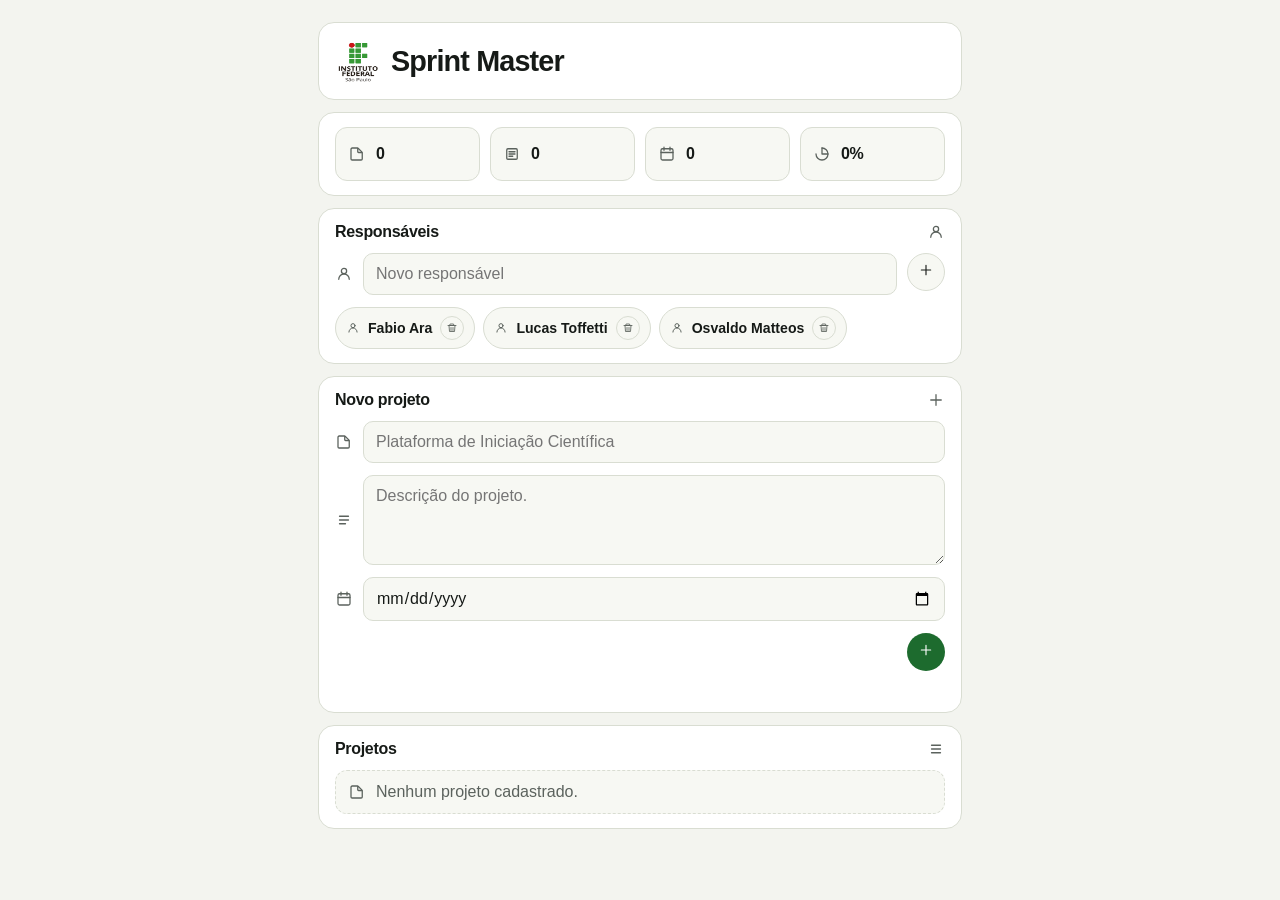
==== commit a2bd16d8: "Adiciona edição inicial de projetos" ====
--- a/sprint-master/index.html
+++ b/sprint-master/index.html
@@ -111,7 +111,6 @@
       </div>
 
       <form id="project-form" class="project-form">
-        <input type="hidden" name="projectId">
         <label class="field field--icon">
           <span class="field__label sr-only">Nome do projeto</span>
           <span class="field__icon" aria-hidden="true">
@@ -144,14 +143,11 @@
           <input type="date" name="deadline" aria-label="Prazo do projeto">
         </label>
 
-        <div class="project-form__actions">
-          <button type="submit" class="button button--icon button--icon-right" aria-label="Salvar projeto" title="Salvar projeto">
-            <svg viewBox="0 0 24 24" focusable="false" aria-hidden="true">
-              <path d="M12 5v14M5 12h14"/>
-            </svg>
-          </button>
-          <button type="button" id="project-form-cancel" class="button button--ghost" hidden>Cancelar edição</button>
-        </div>
+        <button type="submit" class="button button--icon button--icon-right" aria-label="Salvar projeto" title="Salvar projeto">
+          <svg viewBox="0 0 24 24" focusable="false" aria-hidden="true">
+            <path d="M12 5v14M5 12h14"/>
+          </svg>
+        </button>
         <p id="form-feedback" class="form-feedback" aria-live="polite"></p>
       </form>
     </section>
@@ -210,6 +206,31 @@
         <span class="project-tag project-deadline-tag"></span>
         <span class="project-tag project-progress-tag"></span>
       </div>
+
+      <form class="project-edit-form" hidden>
+        <input type="hidden" name="projectId">
+        <div class="project-edit-form__grid">
+          <label class="field">
+            <span class="field__label">Nome</span>
+            <input type="text" name="name" maxlength="80" required>
+          </label>
+
+          <label class="field">
+            <span class="field__label">Prazo</span>
+            <input type="date" name="deadline">
+          </label>
+        </div>
+
+        <label class="field">
+          <span class="field__label">Descrição</span>
+          <textarea name="description" rows="3" maxlength="240"></textarea>
+        </label>
+
+        <div class="project-edit-form__actions">
+          <button type="submit" class="button button--secondary">Salvar alterações</button>
+          <button type="button" class="button button--ghost project-edit-cancel">Cancelar</button>
+        </div>
+      </form>
 
       <section class="activities" aria-label="Atividades do projeto">
         <div class="activities__head">
--- a/sprint-master/style.css
+++ b/sprint-master/style.css
@@ -175,13 +175,6 @@
   gap: 12px;
 }
 
-.project-form__actions {
-  display: flex;
-  align-items: center;
-  justify-content: space-between;
-  gap: 10px;
-}
-
 .member-form {
   display: grid;
   grid-template-columns: minmax(0, 1fr) 38px;
@@ -404,6 +397,30 @@
   flex-wrap: wrap;
   gap: 8px;
   margin-top: 10px;
+}
+
+.project-edit-form {
+  display: grid;
+  gap: 10px;
+  margin-top: 12px;
+  padding-top: 12px;
+  border-top: 1px solid var(--border);
+}
+
+.project-edit-form[hidden] {
+  display: none;
+}
+
+.project-edit-form__grid {
+  display: grid;
+  grid-template-columns: minmax(0, 1fr) 180px;
+  gap: 10px;
+}
+
+.project-edit-form__actions {
+  display: flex;
+  flex-wrap: wrap;
+  gap: 8px;
 }
 
 .project-tag {
@@ -611,6 +628,7 @@
   }
 
   .activity-form__grid,
+  .project-edit-form__grid,
   .activity-item__head,
   .activity-item__controls {
     grid-template-columns: 1fr;
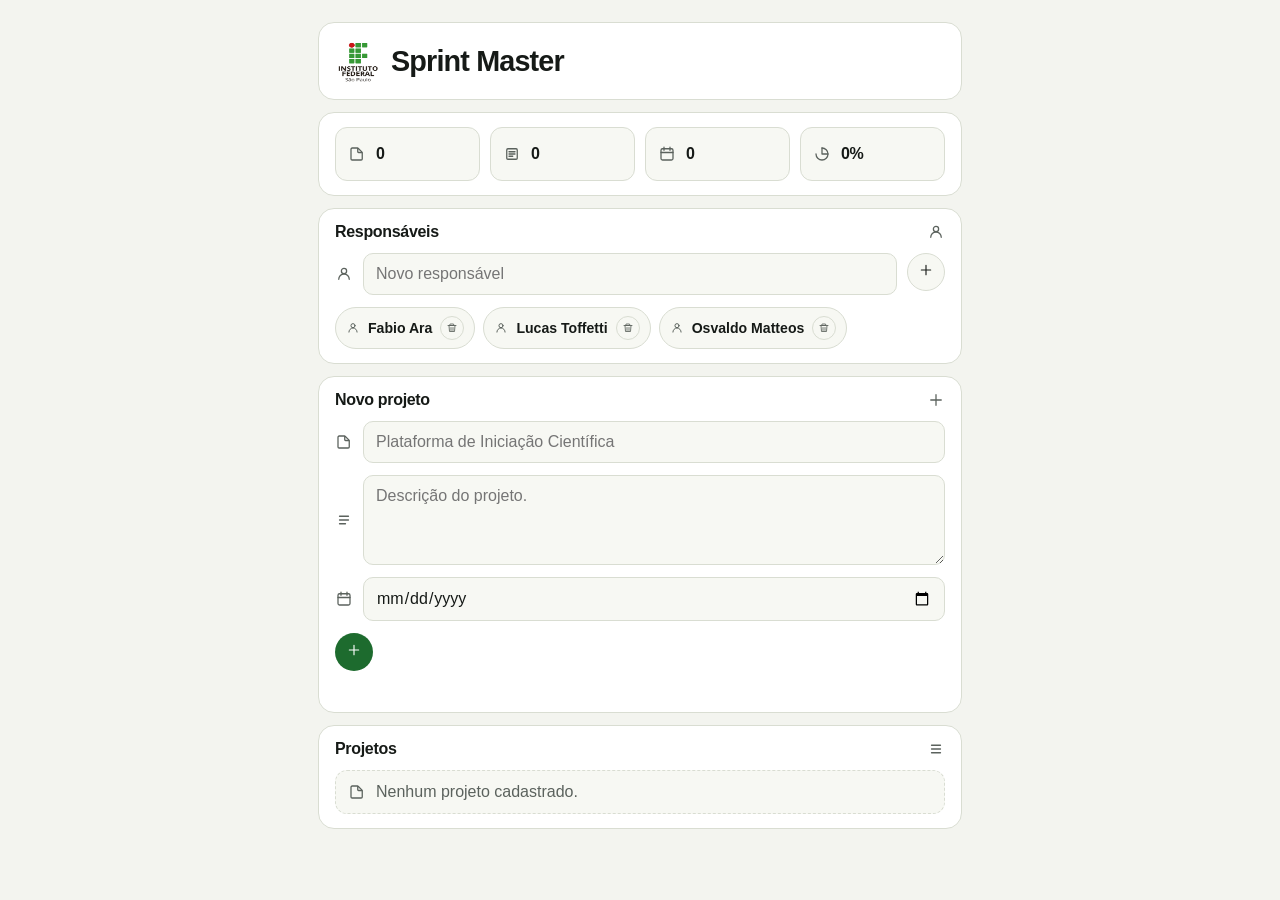
==== commit 939bc2ec: "Mescla a branch de gestão de projetos" ====
--- a/sprint-master/index.html
+++ b/sprint-master/index.html
@@ -111,6 +111,7 @@
       </div>
 
       <form id="project-form" class="project-form">
+        <input type="hidden" name="projectId">
         <label class="field field--icon">
           <span class="field__label sr-only">Nome do projeto</span>
           <span class="field__icon" aria-hidden="true">
@@ -143,11 +144,14 @@
           <input type="date" name="deadline" aria-label="Prazo do projeto">
         </label>
 
-        <button type="submit" class="button button--icon button--icon-right" aria-label="Salvar projeto" title="Salvar projeto">
-          <svg viewBox="0 0 24 24" focusable="false" aria-hidden="true">
-            <path d="M12 5v14M5 12h14"/>
-          </svg>
-        </button>
+        <div class="project-form__actions">
+          <button type="submit" class="button button--icon button--icon-right" aria-label="Salvar projeto" title="Salvar projeto">
+            <svg viewBox="0 0 24 24" focusable="false" aria-hidden="true">
+              <path d="M12 5v14M5 12h14"/>
+            </svg>
+          </button>
+          <button type="button" id="project-form-cancel" class="button button--ghost" hidden>Cancelar edição</button>
+        </div>
         <p id="form-feedback" class="form-feedback" aria-live="polite"></p>
       </form>
     </section>
@@ -206,31 +210,6 @@
         <span class="project-tag project-deadline-tag"></span>
         <span class="project-tag project-progress-tag"></span>
       </div>
-
-      <form class="project-edit-form" hidden>
-        <input type="hidden" name="projectId">
-        <div class="project-edit-form__grid">
-          <label class="field">
-            <span class="field__label">Nome</span>
-            <input type="text" name="name" maxlength="80" required>
-          </label>
-
-          <label class="field">
-            <span class="field__label">Prazo</span>
-            <input type="date" name="deadline">
-          </label>
-        </div>
-
-        <label class="field">
-          <span class="field__label">Descrição</span>
-          <textarea name="description" rows="3" maxlength="240"></textarea>
-        </label>
-
-        <div class="project-edit-form__actions">
-          <button type="submit" class="button button--secondary">Salvar alterações</button>
-          <button type="button" class="button button--ghost project-edit-cancel">Cancelar</button>
-        </div>
-      </form>
 
       <section class="activities" aria-label="Atividades do projeto">
         <div class="activities__head">
--- a/sprint-master/style.css
+++ b/sprint-master/style.css
@@ -175,6 +175,13 @@
   gap: 12px;
 }
 
+.project-form__actions {
+  display: flex;
+  align-items: center;
+  justify-content: space-between;
+  gap: 10px;
+}
+
 .member-form {
   display: grid;
   grid-template-columns: minmax(0, 1fr) 38px;
@@ -397,30 +404,6 @@
   flex-wrap: wrap;
   gap: 8px;
   margin-top: 10px;
-}
-
-.project-edit-form {
-  display: grid;
-  gap: 10px;
-  margin-top: 12px;
-  padding-top: 12px;
-  border-top: 1px solid var(--border);
-}
-
-.project-edit-form[hidden] {
-  display: none;
-}
-
-.project-edit-form__grid {
-  display: grid;
-  grid-template-columns: minmax(0, 1fr) 180px;
-  gap: 10px;
-}
-
-.project-edit-form__actions {
-  display: flex;
-  flex-wrap: wrap;
-  gap: 8px;
 }
 
 .project-tag {
@@ -628,7 +611,6 @@
   }
 
   .activity-form__grid,
-  .project-edit-form__grid,
   .activity-item__head,
   .activity-item__controls {
     grid-template-columns: 1fr;
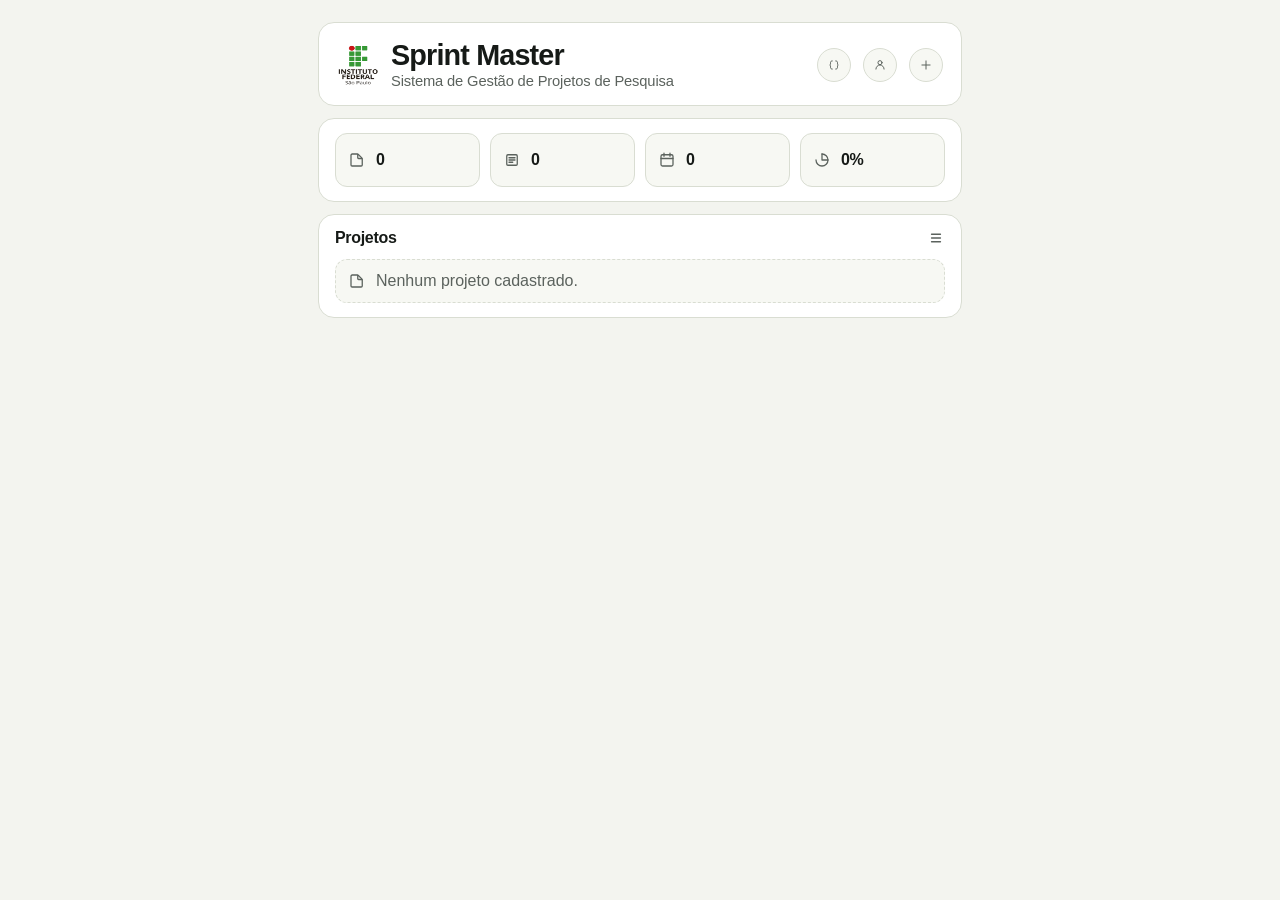
==== commit 59a0f46d: "Adiciona painel JSON e persistência compacta" ====
--- a/sprint-master/index.html
+++ b/sprint-master/index.html
@@ -10,8 +10,32 @@
   <main class="app">
     <header class="masthead">
       <div class="masthead__top">
-        <img class="masthead__logo" src="./assets/ifsp-logo.png" alt="Logotipo do IFSP">
-        <h1>Sprint Master</h1>
+        <div class="masthead__brand">
+          <img class="masthead__logo" src="./assets/ifsp-logo.png" alt="Logotipo do IFSP">
+          <div class="masthead__copy">
+            <h1>Sprint Master</h1>
+            <p class="masthead__subtitle">Sistema de Gestão de Projetos de Pesquisa</p>
+          </div>
+        </div>
+        <div class="masthead__actions">
+          <button type="button" id="open-json-overlay" class="icon-button icon-button--toolbar" aria-label="Abrir JSON" title="JSON">
+            <svg viewBox="0 0 24 24" focusable="false" aria-hidden="true">
+              <path d="M9 5c-2 0-3 1-3 3v2c0 1-.4 1.7-1.2 2 .8.3 1.2 1 1.2 2v2c0 2 1 3 3 3"/>
+              <path d="M15 5c2 0 3 1 3 3v2c0 1 .4 1.7 1.2 2-.8.3-1.2 1-1.2 2v2c0 2-1 3-3 3"/>
+            </svg>
+          </button>
+          <button type="button" id="open-members-overlay" class="icon-button icon-button--toolbar" aria-label="Abrir responsáveis" title="Responsáveis">
+            <svg viewBox="0 0 24 24" focusable="false" aria-hidden="true">
+              <circle cx="12" cy="8" r="3.5"/>
+              <path d="M5 19a7 7 0 0 1 14 0"/>
+            </svg>
+          </button>
+          <button type="button" id="open-project-overlay" class="icon-button icon-button--toolbar" aria-label="Novo projeto" title="Novo projeto">
+            <svg viewBox="0 0 24 24" focusable="false" aria-hidden="true">
+              <path d="M12 5v14M5 12h14"/>
+            </svg>
+          </button>
+        </div>
       </div>
     </header>
 
@@ -55,105 +79,6 @@
           <strong id="overall-progress">0%</strong>
         </li>
       </ul>
-    </section>
-
-    <section class="panel panel--members" aria-labelledby="members-title">
-      <div class="section-head">
-        <h2 id="members-title">Responsáveis</h2>
-        <span class="section-head__icon" aria-hidden="true">
-          <svg viewBox="0 0 24 24" focusable="false">
-            <circle cx="12" cy="8" r="3.5"/>
-            <path d="M5 19a7 7 0 0 1 14 0"/>
-          </svg>
-        </span>
-      </div>
-
-      <form id="member-form" class="member-form">
-        <label class="field field--icon">
-          <span class="field__label sr-only">Nome do responsável</span>
-          <span class="field__icon" aria-hidden="true">
-            <svg viewBox="0 0 24 24" focusable="false">
-              <circle cx="12" cy="8" r="3.5"/>
-              <path d="M5 19a7 7 0 0 1 14 0"/>
-            </svg>
-          </span>
-          <input type="text" name="memberName" maxlength="60" placeholder="Novo responsável" aria-label="Nome do responsável" required>
-        </label>
-
-        <button type="submit" class="button button--secondary button--icon button--icon-right" aria-label="Adicionar responsável" title="Adicionar responsável">
-          <svg viewBox="0 0 24 24" focusable="false" aria-hidden="true">
-            <path d="M12 5v14M5 12h14"/>
-          </svg>
-        </button>
-      </form>
-
-      <div id="members-empty-state" class="empty-state" hidden>
-        <span class="empty-state__icon" aria-hidden="true">
-          <svg viewBox="0 0 24 24" focusable="false">
-            <circle cx="12" cy="8" r="3.5"/>
-            <path d="M5 19a7 7 0 0 1 14 0"/>
-          </svg>
-        </span>
-        <p>Nenhum responsável cadastrado.</p>
-      </div>
-
-      <ul id="members-list" class="member-list" aria-live="polite"></ul>
-    </section>
-
-    <section class="panel panel--form" aria-labelledby="project-form-title">
-      <div class="section-head">
-        <h2 id="project-form-title">Novo projeto</h2>
-        <span class="section-head__icon" aria-hidden="true">
-          <svg viewBox="0 0 24 24" focusable="false">
-            <path d="M12 5v14M5 12h14"/>
-          </svg>
-        </span>
-      </div>
-
-      <form id="project-form" class="project-form">
-        <input type="hidden" name="projectId">
-        <label class="field field--icon">
-          <span class="field__label sr-only">Nome do projeto</span>
-          <span class="field__icon" aria-hidden="true">
-            <svg viewBox="0 0 24 24" focusable="false">
-              <path d="M4 5.5A1.5 1.5 0 0 1 5.5 4h6.879a2 2 0 0 1 1.414.586l4.621 4.621A2 2 0 0 1 19 10.621V18.5A1.5 1.5 0 0 1 17.5 20h-12A1.5 1.5 0 0 1 4 18.5z"/>
-              <path d="M13 4.5V9a1 1 0 0 0 1 1h4.5"/>
-            </svg>
-          </span>
-          <input type="text" name="name" maxlength="80" placeholder="Plataforma de Iniciação Científica" aria-label="Nome do projeto" required>
-        </label>
-
-        <label class="field field--icon">
-          <span class="field__label sr-only">Descrição do projeto</span>
-          <span class="field__icon" aria-hidden="true">
-            <svg viewBox="0 0 24 24" focusable="false">
-              <path d="M6 7h12M6 12h12M6 17h8"/>
-            </svg>
-          </span>
-          <textarea name="description" rows="3" maxlength="240" placeholder="Descrição do projeto." aria-label="Descrição do projeto"></textarea>
-        </label>
-
-        <label class="field field--icon">
-          <span class="field__label sr-only">Prazo do projeto</span>
-          <span class="field__icon" aria-hidden="true">
-            <svg viewBox="0 0 24 24" focusable="false">
-              <rect x="4" y="5" width="16" height="15" rx="2"/>
-              <path d="M8 3v4M16 3v4M4 10h16"/>
-            </svg>
-          </span>
-          <input type="date" name="deadline" aria-label="Prazo do projeto">
-        </label>
-
-        <div class="project-form__actions">
-          <button type="submit" class="button button--icon button--icon-right" aria-label="Salvar projeto" title="Salvar projeto">
-            <svg viewBox="0 0 24 24" focusable="false" aria-hidden="true">
-              <path d="M12 5v14M5 12h14"/>
-            </svg>
-          </button>
-          <button type="button" id="project-form-cancel" class="button button--ghost" hidden>Cancelar edição</button>
-        </div>
-        <p id="form-feedback" class="form-feedback" aria-live="polite"></p>
-      </form>
     </section>
 
     <section class="panel" aria-labelledby="projects-title">
@@ -179,6 +104,173 @@
       <div id="projects-list" class="projects-list" aria-live="polite"></div>
     </section>
   </main>
+
+  <section id="members-overlay" class="overlay-shell" hidden aria-hidden="true">
+    <article class="overlay-panel" role="dialog" aria-modal="true" aria-labelledby="members-title">
+      <div class="section-head section-head--overlay">
+        <h2 id="members-title">Responsáveis</h2>
+        <button type="button" class="icon-button overlay-close-button" data-close-overlay="members" aria-label="Fechar responsáveis" title="Fechar">
+          <svg viewBox="0 0 24 24" focusable="false" aria-hidden="true">
+            <path d="M6 6l12 12M18 6L6 18"/>
+          </svg>
+        </button>
+      </div>
+
+      <form id="member-form" class="member-form">
+        <label class="field field--icon">
+          <span class="field__label sr-only">Nome do responsável</span>
+          <span class="field__icon" aria-hidden="true">
+            <svg viewBox="0 0 24 24" focusable="false">
+              <circle cx="12" cy="8" r="3.5"/>
+              <path d="M5 19a7 7 0 0 1 14 0"/>
+            </svg>
+          </span>
+          <input type="text" name="memberName" maxlength="60" placeholder="Novo responsável" aria-label="Nome do responsável" required>
+        </label>
+
+        <button type="submit" class="button button--secondary button--icon button--icon-right" aria-label="Adicionar responsável" title="Adicionar responsável">
+          <svg viewBox="0 0 24 24" focusable="false" aria-hidden="true">
+            <path d="M12 5v14M5 12h14"/>
+          </svg>
+        </button>
+      </form>
+      <p id="member-feedback" class="form-feedback" aria-live="polite"></p>
+
+      <div id="members-empty-state" class="empty-state" hidden>
+        <span class="empty-state__icon" aria-hidden="true">
+          <svg viewBox="0 0 24 24" focusable="false">
+            <circle cx="12" cy="8" r="3.5"/>
+            <path d="M5 19a7 7 0 0 1 14 0"/>
+          </svg>
+        </span>
+        <p>Nenhum responsável cadastrado.</p>
+      </div>
+
+      <ul id="members-list" class="member-list" aria-live="polite"></ul>
+    </article>
+  </section>
+
+  <section id="project-overlay" class="overlay-shell" hidden aria-hidden="true">
+    <article class="overlay-panel overlay-panel--editing" role="dialog" aria-modal="true" aria-labelledby="project-form-title">
+      <div class="section-head section-head--overlay">
+        <h2 id="project-form-title">Novo projeto</h2>
+        <button type="button" class="icon-button overlay-close-button" data-close-overlay="project" aria-label="Fechar projeto" title="Fechar">
+          <svg viewBox="0 0 24 24" focusable="false" aria-hidden="true">
+            <path d="M6 6l12 12M18 6L6 18"/>
+          </svg>
+        </button>
+      </div>
+
+      <form id="project-form" class="project-form">
+        <input type="hidden" name="projectId">
+        <label class="field field--icon">
+          <span class="field__label sr-only">Nome do projeto</span>
+          <span class="field__icon" aria-hidden="true">
+            <svg viewBox="0 0 24 24" focusable="false">
+              <path d="M4 5.5A1.5 1.5 0 0 1 5.5 4h6.879a2 2 0 0 1 1.414.586l4.621 4.621A2 2 0 0 1 19 10.621V18.5A1.5 1.5 0 0 1 17.5 20h-12A1.5 1.5 0 0 1 4 18.5z"/>
+              <path d="M13 4.5V9a1 1 0 0 0 1 1h4.5"/>
+            </svg>
+          </span>
+          <input type="text" name="name" maxlength="80" placeholder="Plataforma de Iniciação Científica" aria-label="Nome do projeto" required>
+        </label>
+
+        <label class="field field--icon">
+          <span class="field__label sr-only">Descrição do projeto</span>
+          <span class="field__icon" aria-hidden="true">
+            <svg viewBox="0 0 24 24" focusable="false">
+              <path d="M6 7h12M6 12h12M6 17h8"/>
+            </svg>
+          </span>
+          <textarea name="description" rows="3" maxlength="240" placeholder="Descrição do projeto." aria-label="Descrição do projeto"></textarea>
+        </label>
+
+        <label class="field field--icon">
+          <span class="field__label sr-only">Prazo do projeto</span>
+          <span class="field__icon" aria-hidden="true">
+            <svg viewBox="0 0 24 24" focusable="false">
+              <rect x="4" y="5" width="16" height="15" rx="2"/>
+              <path d="M8 3v4M16 3v4M4 10h16"/>
+            </svg>
+          </span>
+          <input type="date" name="deadline" aria-label="Prazo do projeto">
+        </label>
+
+        <div class="project-form__actions">
+          <button type="submit" class="button button--icon button--icon-right" aria-label="Salvar projeto" title="Salvar projeto">
+            <svg viewBox="0 0 24 24" focusable="false" aria-hidden="true">
+              <path d="M12 5v14M5 12h14"/>
+            </svg>
+          </button>
+          <button type="button" id="project-form-cancel" class="button button--ghost" hidden>Cancelar edição</button>
+        </div>
+        <p id="form-feedback" class="form-feedback" aria-live="polite"></p>
+      </form>
+    </article>
+  </section>
+
+  <section id="json-overlay" class="overlay-shell" hidden aria-hidden="true">
+    <article class="overlay-panel" role="dialog" aria-modal="true" aria-labelledby="json-title">
+      <div class="section-head section-head--overlay">
+        <h2 id="json-title">JSON</h2>
+        <button type="button" class="icon-button overlay-close-button" data-close-overlay="json" aria-label="Fechar JSON" title="Fechar">
+          <svg viewBox="0 0 24 24" focusable="false" aria-hidden="true">
+            <path d="M6 6l12 12M18 6L6 18"/>
+          </svg>
+        </button>
+      </div>
+
+      <form id="json-form" class="json-form">
+        <label class="field field--icon">
+          <span class="field__label sr-only">Escopo do JSON</span>
+          <span class="field__icon" aria-hidden="true">
+            <svg viewBox="0 0 24 24" focusable="false">
+              <path d="M9 5c-2 0-3 1-3 3v2c0 1-.4 1.7-1.2 2 .8.3 1.2 1 1.2 2v2c0 2 1 3 3 3"/>
+              <path d="M15 5c2 0 3 1 3 3v2c0 1 .4 1.7 1.2 2-.8.3-1.2 1-1.2 2v2c0 2-1 3-3 3"/>
+            </svg>
+          </span>
+          <select id="json-scope" aria-label="Escopo do JSON">
+            <option value="all">Tudo</option>
+            <option value="projects">Projetos</option>
+            <option value="members">Responsáveis</option>
+          </select>
+        </label>
+
+        <label class="field field--icon">
+          <span class="field__label sr-only">Conteúdo JSON</span>
+          <span class="field__icon" aria-hidden="true">
+            <svg viewBox="0 0 24 24" focusable="false">
+              <path d="M6 7h12M6 12h12M6 17h8"/>
+            </svg>
+          </span>
+          <textarea id="json-textarea" rows="14" spellcheck="false" aria-label="Conteúdo JSON" placeholder='{"resp":["Fabio Ara"],"proj":[]}'></textarea>
+        </label>
+
+        <div class="json-form__actions">
+          <button type="button" id="json-export-button" class="button button--secondary button--icon" aria-label="Exportar JSON" title="Exportar JSON">
+            <svg viewBox="0 0 24 24" focusable="false" aria-hidden="true">
+              <path d="M12 4v11"/>
+              <path d="M8 11l4 4 4-4"/>
+              <path d="M5 19h14"/>
+            </svg>
+          </button>
+          <button type="button" id="json-copy-button" class="button button--secondary button--icon" aria-label="Copiar JSON" title="Copiar JSON">
+            <svg viewBox="0 0 24 24" focusable="false" aria-hidden="true">
+              <rect x="9" y="9" width="10" height="10" rx="2"/>
+              <path d="M7 15H6a2 2 0 0 1-2-2V6a2 2 0 0 1 2-2h7a2 2 0 0 1 2 2v1"/>
+            </svg>
+          </button>
+          <button type="button" id="json-import-button" class="button button--icon" aria-label="Importar JSON" title="Importar JSON">
+            <svg viewBox="0 0 24 24" focusable="false" aria-hidden="true">
+              <path d="M12 20V9"/>
+              <path d="M8 13l4-4 4 4"/>
+              <path d="M5 5h14"/>
+            </svg>
+          </button>
+        </div>
+        <p id="json-feedback" class="form-feedback" aria-live="polite"></p>
+      </form>
+    </article>
+  </section>
 
   <template id="project-card-template">
     <article class="project-card">
@@ -242,11 +334,13 @@
             </label>
           </div>
 
-          <button type="submit" class="button button--secondary button--icon button--icon-right" aria-label="Adicionar atividade" title="Adicionar atividade">
-            <svg viewBox="0 0 24 24" focusable="false" aria-hidden="true">
-              <path d="M12 5v14M5 12h14"/>
-            </svg>
-          </button>
+          <div class="activity-form__actions">
+            <button type="submit" class="button button--secondary button--icon" aria-label="Adicionar atividade" title="Adicionar atividade">
+              <svg viewBox="0 0 24 24" focusable="false" aria-hidden="true">
+                <path d="M12 5v14M5 12h14"/>
+              </svg>
+            </button>
+          </div>
         </form>
 
         <div class="activities-empty-state" hidden>Nenhuma atividade ainda.</div>
--- a/sprint-master/style.css
+++ b/sprint-master/style.css
@@ -65,7 +65,20 @@
 .masthead__top {
   display: flex;
   align-items: center;
+  justify-content: space-between;
   gap: 12px;
+}
+
+.masthead__brand,
+.masthead__actions {
+  display: flex;
+  align-items: center;
+  gap: 12px;
+}
+
+.masthead__copy {
+  display: grid;
+  gap: 3px;
 }
 
 .masthead__logo {
@@ -85,6 +98,12 @@
   font-size: 1.8rem;
   line-height: 1.02;
   letter-spacing: -0.03em;
+}
+
+.masthead__subtitle {
+  color: var(--muted);
+  font-size: 0.92rem;
+  letter-spacing: -0.01em;
 }
 
 h2 {
@@ -164,6 +183,10 @@
   margin-bottom: 12px;
 }
 
+.section-head--overlay {
+  margin-bottom: 16px;
+}
+
 .section-head__icon {
   width: 18px;
   height: 18px;
@@ -176,15 +199,34 @@
 }
 
 .project-form__actions {
-  display: flex;
-  align-items: center;
-  justify-content: space-between;
-  gap: 10px;
+  display: grid;
+  grid-template-columns: 18px minmax(0, 1fr);
+  gap: 10px;
+}
+
+.project-form__actions .button--icon {
+  grid-column: 2;
+  justify-self: start;
+}
+
+.project-form__actions .button--ghost {
+  grid-column: 2;
+  justify-self: end;
 }
 
 .member-form {
   display: grid;
   grid-template-columns: minmax(0, 1fr) 38px;
+  gap: 10px;
+}
+
+.json-form {
+  display: grid;
+  gap: 12px;
+}
+
+.json-form__actions {
+  display: flex;
   gap: 10px;
 }
 
@@ -228,6 +270,7 @@
   outline: none;
   border-color: var(--accent);
   background: #fff;
+  box-shadow: 0 0 0 3px rgba(29, 107, 46, 0.14);
 }
 
 .field textarea {
@@ -313,6 +356,7 @@
   gap: 8px;
   padding: 0;
   margin: 12px 0 0;
+  padding-left: 28px;
   list-style: none;
 }
 
@@ -404,6 +448,7 @@
   flex-wrap: wrap;
   gap: 8px;
   margin-top: 10px;
+  padding-left: 0;
 }
 
 .project-tag {
@@ -463,6 +508,14 @@
   gap: 10px;
 }
 
+.activity-form__actions {
+  padding-left: 28px;
+}
+
+.activity-form__actions .button {
+  justify-self: start;
+}
+
 .field--compact input,
 .field--compact select {
   padding-block: 10px;
@@ -470,6 +523,7 @@
 
 .activities-empty-state {
   margin-top: 10px;
+  margin-left: 28px;
   padding: 10px 12px;
   border: 1px dashed var(--border);
   border-radius: 10px;
@@ -482,7 +536,7 @@
   display: grid;
   gap: 8px;
   padding: 0;
-  margin: 10px 0 0;
+  margin: 10px 0 0 28px;
   list-style: none;
 }
 
@@ -549,6 +603,13 @@
   background-repeat: no-repeat;
 }
 
+.activity-status:focus,
+.icon-button:focus-visible,
+.button:focus-visible {
+  outline: none;
+  box-shadow: 0 0 0 3px rgba(29, 107, 46, 0.14);
+}
+
 .activity-responsible-select {
   height: 42px;
   padding: 10px 32px 10px 12px;
@@ -584,6 +645,11 @@
   transition: border-color 0.15s ease, color 0.15s ease, background 0.15s ease;
 }
 
+.icon-button--toolbar {
+  width: 34px;
+  height: 34px;
+}
+
 .icon-button:hover,
 .icon-button:focus-visible {
   border-color: var(--danger);
@@ -594,6 +660,46 @@
 .icon-button svg {
   width: 14px;
   height: 14px;
+}
+
+.overlay-shell {
+  position: fixed;
+  inset: 0;
+  z-index: 20;
+  display: grid;
+  place-items: center;
+  padding: 24px;
+  background: rgba(22, 26, 23, 0.34);
+  backdrop-filter: blur(6px);
+}
+
+.overlay-shell[hidden] {
+  display: none;
+}
+
+.overlay-panel {
+  width: min(100%, 680px);
+  max-height: min(85vh, 760px);
+  overflow: auto;
+  padding: 18px 18px 16px;
+  background: var(--surface);
+  border: 1px solid var(--border);
+  border-radius: 18px;
+  box-shadow: 0 24px 60px rgba(22, 26, 23, 0.16);
+}
+
+.overlay-panel--editing {
+  transition: border-color 0.18s ease, box-shadow 0.18s ease, background 0.18s ease;
+}
+
+.overlay-panel--editing.panel--editing {
+  border-color: var(--accent);
+  box-shadow: 0 0 0 4px rgba(29, 107, 46, 0.18), 0 24px 60px rgba(22, 26, 23, 0.16);
+  background: linear-gradient(180deg, #ffffff 0%, #fbfdf9 100%);
+}
+
+.overlay-close-button {
+  flex: 0 0 auto;
 }
 
 @media (max-width: 520px) {
@@ -622,6 +728,19 @@
     grid-template-columns: 1fr;
   }
 
+  .json-form__actions {
+    flex-wrap: wrap;
+  }
+
+  .masthead__top,
+  .masthead__brand {
+    align-items: flex-start;
+  }
+
+  .masthead__top {
+    flex-direction: column;
+  }
+
   .field--icon {
     grid-template-columns: 1fr;
   }
@@ -633,4 +752,29 @@
   .button--icon-right {
     justify-self: start;
   }
-}
+
+  .project-form__actions {
+    grid-template-columns: 1fr;
+  }
+
+  .project-form__actions .button--icon,
+  .project-form__actions .button--ghost {
+    grid-column: 1;
+    justify-self: start;
+  }
+
+  .activity-form__actions {
+    padding-left: 0;
+  }
+
+  .activity-form__actions .button {
+    grid-column: auto;
+  }
+
+  .member-list,
+  .activities-empty-state,
+  .activity-list {
+    margin-left: 0;
+    padding-left: 0;
+  }
+}
